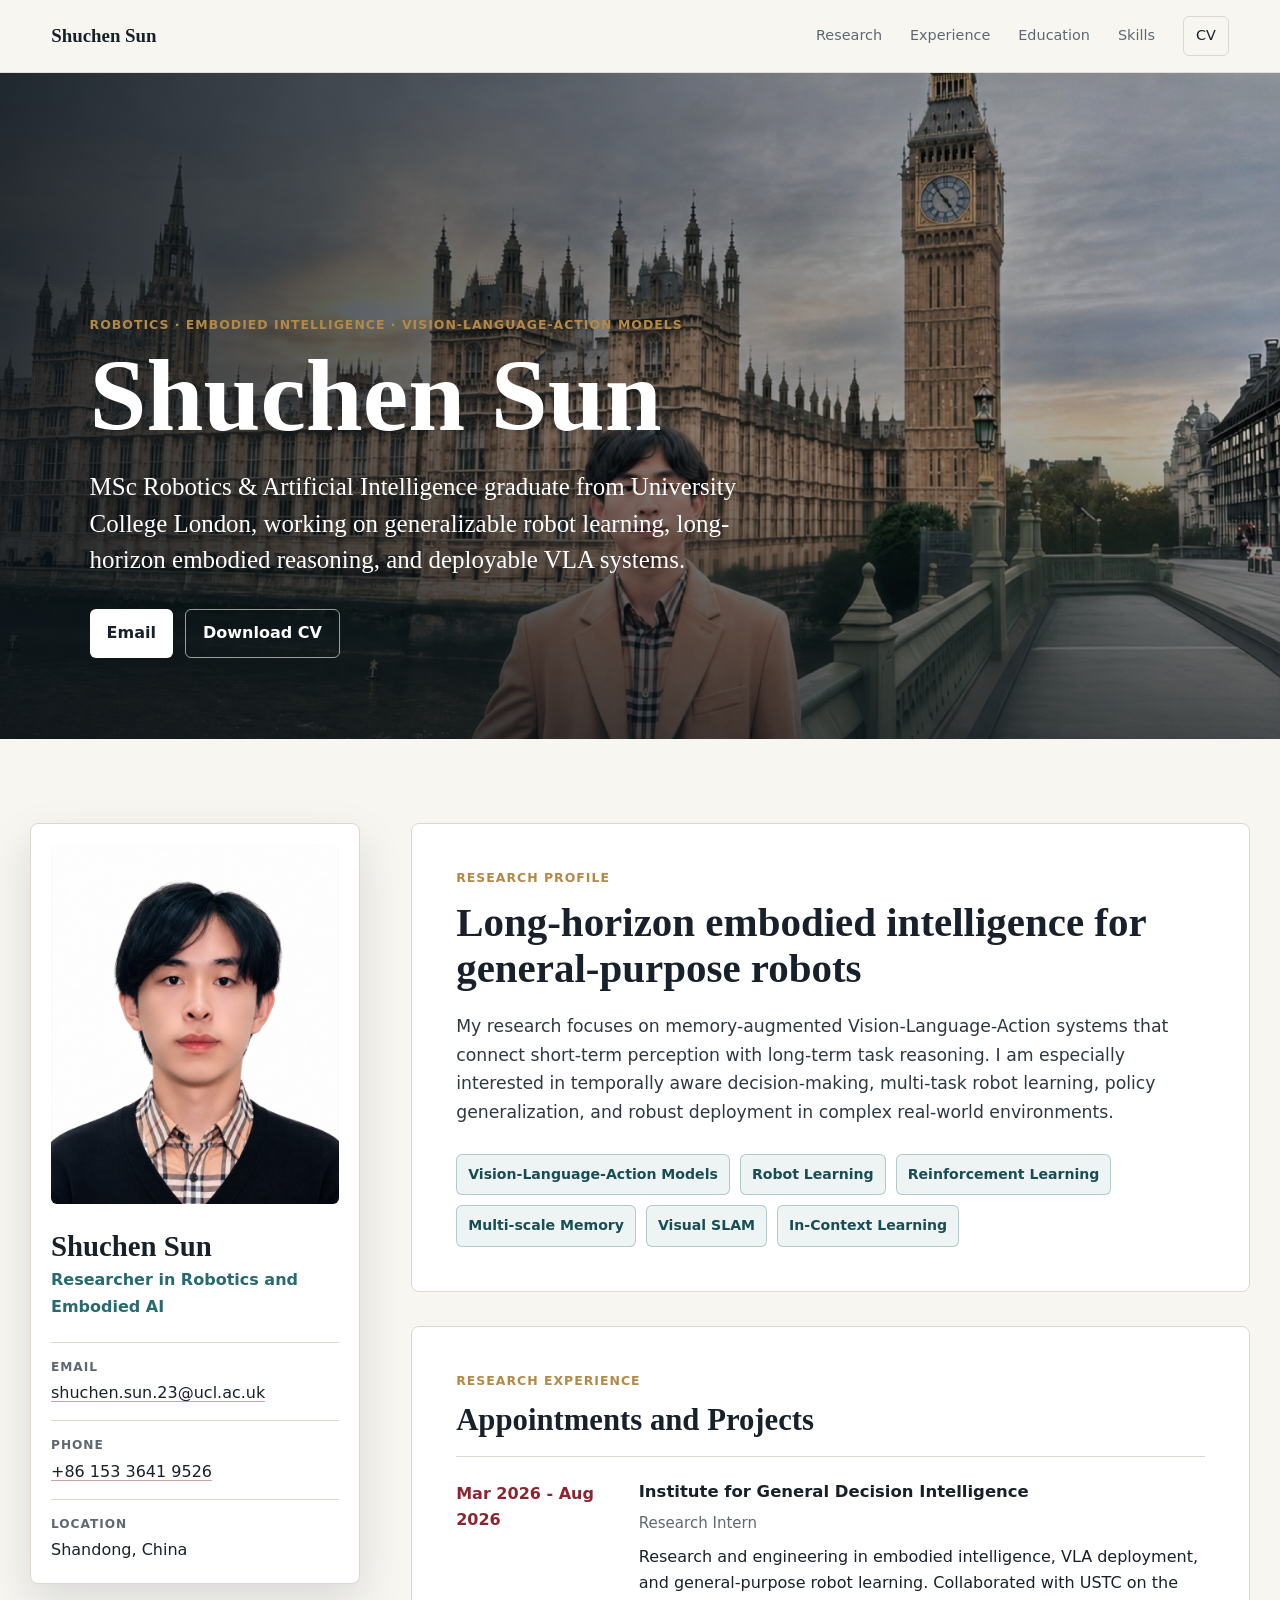
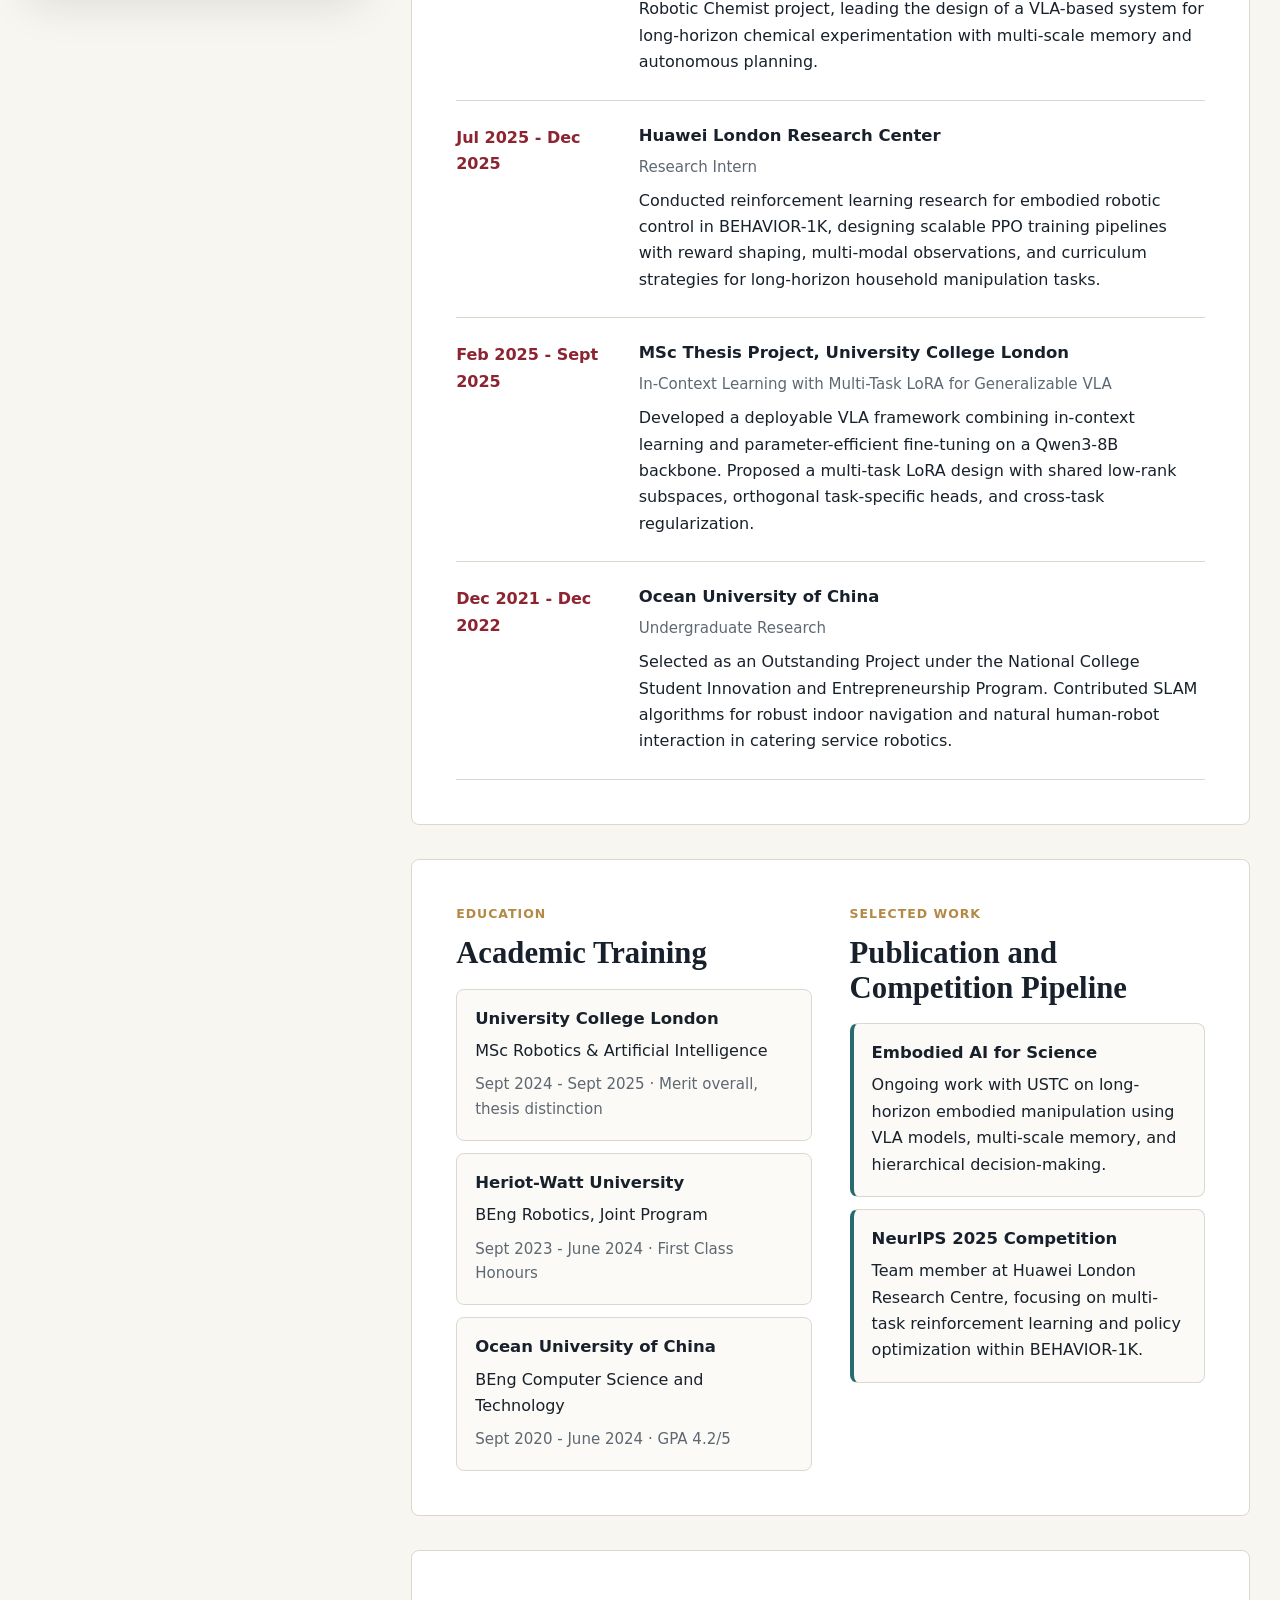
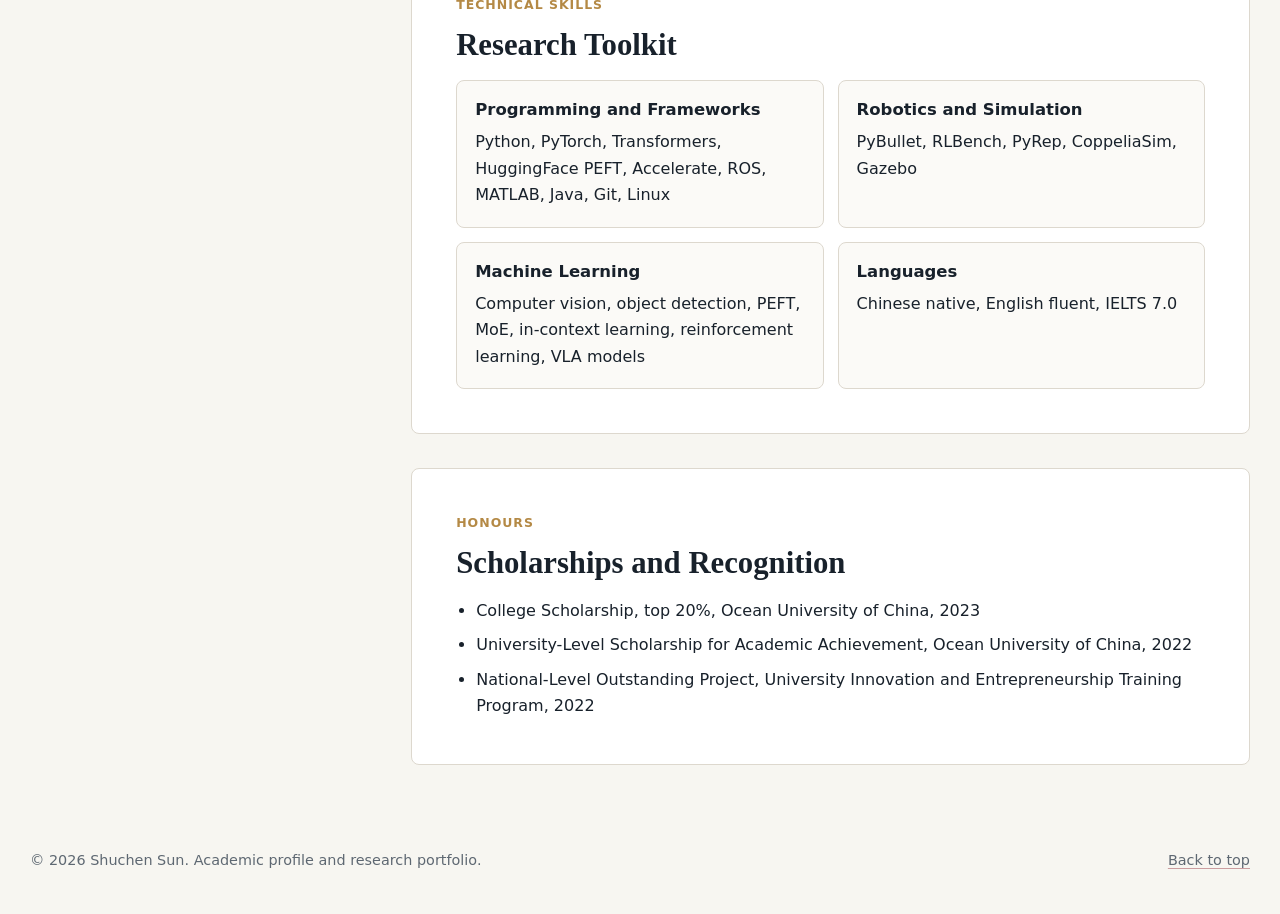
==== index.html @ a76358b1 "Create academic profile site" ====
<!doctype html>
<html lang="en">
  <head>
    <meta charset="utf-8">
    <meta name="viewport" content="width=device-width, initial-scale=1">
    <title>Shuchen Sun | Robotics & Embodied AI</title>
    <meta
      name="description"
      content="Academic profile of Shuchen Sun, robotics and embodied AI researcher focused on VLA systems, long-horizon robot learning, and reinforcement learning."
    >
    <link rel="stylesheet" href="styles.css">
  </head>
  <body>
    <header class="site-header">
      <a class="wordmark" href="#top">Shuchen Sun</a>
      <nav class="nav" aria-label="Primary navigation">
        <a href="#research">Research</a>
        <a href="#experience">Experience</a>
        <a href="#education">Education</a>
        <a href="#skills">Skills</a>
        <a class="nav-cv" href="assets/CV-SUN-Shuchen.pdf">CV</a>
      </nav>
    </header>

    <main id="top">
      <section class="hero" aria-labelledby="intro-title">
        <img class="hero-image" src="assets/london.jpg" alt="Shuchen Sun in front of the Palace of Westminster in London">
        <div class="hero-shade"></div>
        <div class="hero-content">
          <p class="eyebrow">Robotics · Embodied Intelligence · Vision-Language-Action Models</p>
          <h1 id="intro-title">Shuchen Sun</h1>
          <p class="hero-summary">
            MSc Robotics & Artificial Intelligence graduate from University College London,
            working on generalizable robot learning, long-horizon embodied reasoning, and
            deployable VLA systems.
          </p>
          <div class="hero-actions" aria-label="Contact and curriculum vitae">
            <a class="button primary" href="mailto:shuchen.sun.23@ucl.ac.uk">Email</a>
            <a class="button secondary" href="assets/CV-SUN-Shuchen.pdf">Download CV</a>
          </div>
        </div>
      </section>

      <section class="profile-grid" aria-label="Profile overview">
        <aside class="profile-panel">
          <img class="portrait" src="assets/portrait.jpg" alt="Portrait of Shuchen Sun">
          <h2>Shuchen Sun</h2>
          <p class="role">Researcher in Robotics and Embodied AI</p>
          <dl class="contact-list">
            <div>
              <dt>Email</dt>
              <dd><a href="mailto:shuchen.sun.23@ucl.ac.uk">shuchen.sun.23@ucl.ac.uk</a></dd>
            </div>
            <div>
              <dt>Phone</dt>
              <dd><a href="tel:+8615336419526">+86 153 3641 9526</a></dd>
            </div>
            <div>
              <dt>Location</dt>
              <dd>Shandong, China</dd>
            </div>
          </dl>
        </aside>

        <div class="main-column">
          <section class="section" id="research">
            <div class="section-heading">
              <p class="section-kicker">Research Profile</p>
              <h2>Long-horizon embodied intelligence for general-purpose robots</h2>
            </div>
            <p class="lead">
              My research focuses on memory-augmented Vision-Language-Action systems that
              connect short-term perception with long-term task reasoning. I am especially
              interested in temporally aware decision-making, multi-task robot learning,
              policy generalization, and robust deployment in complex real-world environments.
            </p>
            <div class="research-tags" aria-label="Research interests">
              <span>Vision-Language-Action Models</span>
              <span>Robot Learning</span>
              <span>Reinforcement Learning</span>
              <span>Multi-scale Memory</span>
              <span>Visual SLAM</span>
              <span>In-Context Learning</span>
            </div>
          </section>

          <section class="section" id="experience">
            <div class="section-heading compact">
              <p class="section-kicker">Research Experience</p>
              <h2>Appointments and Projects</h2>
            </div>
            <div class="timeline">
              <article class="timeline-item">
                <div class="timeline-date">Mar 2026 - Aug 2026</div>
                <div class="timeline-body">
                  <h3>Institute for General Decision Intelligence</h3>
                  <p class="meta">Research Intern</p>
                  <p>
                    Research and engineering in embodied intelligence, VLA deployment, and
                    general-purpose robot learning. Collaborated with USTC on the Robotic
                    Chemist project, leading the design of a VLA-based system for long-horizon
                    chemical experimentation with multi-scale memory and autonomous planning.
                  </p>
                </div>
              </article>
              <article class="timeline-item">
                <div class="timeline-date">Jul 2025 - Dec 2025</div>
                <div class="timeline-body">
                  <h3>Huawei London Research Center</h3>
                  <p class="meta">Research Intern</p>
                  <p>
                    Conducted reinforcement learning research for embodied robotic control in
                    BEHAVIOR-1K, designing scalable PPO training pipelines with reward shaping,
                    multi-modal observations, and curriculum strategies for long-horizon
                    household manipulation tasks.
                  </p>
                </div>
              </article>
              <article class="timeline-item">
                <div class="timeline-date">Feb 2025 - Sept 2025</div>
                <div class="timeline-body">
                  <h3>MSc Thesis Project, University College London</h3>
                  <p class="meta">In-Context Learning with Multi-Task LoRA for Generalizable VLA</p>
                  <p>
                    Developed a deployable VLA framework combining in-context learning and
                    parameter-efficient fine-tuning on a Qwen3-8B backbone. Proposed a multi-task
                    LoRA design with shared low-rank subspaces, orthogonal task-specific heads,
                    and cross-task regularization.
                  </p>
                </div>
              </article>
              <article class="timeline-item">
                <div class="timeline-date">Dec 2021 - Dec 2022</div>
                <div class="timeline-body">
                  <h3>Ocean University of China</h3>
                  <p class="meta">Undergraduate Research</p>
                  <p>
                    Selected as an Outstanding Project under the National College Student
                    Innovation and Entrepreneurship Program. Contributed SLAM algorithms for
                    robust indoor navigation and natural human-robot interaction in catering
                    service robotics.
                  </p>
                </div>
              </article>
            </div>
          </section>

          <section class="section two-column" id="education">
            <div>
              <div class="section-heading compact">
                <p class="section-kicker">Education</p>
                <h2>Academic Training</h2>
              </div>
              <div class="stack">
                <article class="info-card">
                  <h3>University College London</h3>
                  <p>MSc Robotics & Artificial Intelligence</p>
                  <p class="meta">Sept 2024 - Sept 2025 · Merit overall, thesis distinction</p>
                </article>
                <article class="info-card">
                  <h3>Heriot-Watt University</h3>
                  <p>BEng Robotics, Joint Program</p>
                  <p class="meta">Sept 2023 - June 2024 · First Class Honours</p>
                </article>
                <article class="info-card">
                  <h3>Ocean University of China</h3>
                  <p>BEng Computer Science and Technology</p>
                  <p class="meta">Sept 2020 - June 2024 · GPA 4.2/5</p>
                </article>
              </div>
            </div>

            <div>
              <div class="section-heading compact">
                <p class="section-kicker">Selected Work</p>
                <h2>Publication and Competition Pipeline</h2>
              </div>
              <div class="stack">
                <article class="info-card accent">
                  <h3>Embodied AI for Science</h3>
                  <p>
                    Ongoing work with USTC on long-horizon embodied manipulation using VLA
                    models, multi-scale memory, and hierarchical decision-making.
                  </p>
                </article>
                <article class="info-card accent">
                  <h3>NeurIPS 2025 Competition</h3>
                  <p>
                    Team member at Huawei London Research Centre, focusing on multi-task
                    reinforcement learning and policy optimization within BEHAVIOR-1K.
                  </p>
                </article>
              </div>
            </div>
          </section>

          <section class="section" id="skills">
            <div class="section-heading compact">
              <p class="section-kicker">Technical Skills</p>
              <h2>Research Toolkit</h2>
            </div>
            <div class="skill-grid">
              <article>
                <h3>Programming and Frameworks</h3>
                <p>Python, PyTorch, Transformers, HuggingFace PEFT, Accelerate, ROS, MATLAB, Java, Git, Linux</p>
              </article>
              <article>
                <h3>Robotics and Simulation</h3>
                <p>PyBullet, RLBench, PyRep, CoppeliaSim, Gazebo</p>
              </article>
              <article>
                <h3>Machine Learning</h3>
                <p>Computer vision, object detection, PEFT, MoE, in-context learning, reinforcement learning, VLA models</p>
              </article>
              <article>
                <h3>Languages</h3>
                <p>Chinese native, English fluent, IELTS 7.0</p>
              </article>
            </div>
          </section>

          <section class="section honours" aria-labelledby="honours-title">
            <div class="section-heading compact">
              <p class="section-kicker">Honours</p>
              <h2 id="honours-title">Scholarships and Recognition</h2>
            </div>
            <ul class="honour-list">
              <li>College Scholarship, top 20%, Ocean University of China, 2023</li>
              <li>University-Level Scholarship for Academic Achievement, Ocean University of China, 2022</li>
              <li>National-Level Outstanding Project, University Innovation and Entrepreneurship Training Program, 2022</li>
            </ul>
          </section>
        </div>
      </section>
    </main>

    <footer class="site-footer">
      <p>© 2026 Shuchen Sun. Academic profile and research portfolio.</p>
      <a href="#top">Back to top</a>
    </footer>
  </body>
</html>
---- styles.css ----
:root {
  --paper: #f7f6f1;
  --surface: #ffffff;
  --ink: #18212b;
  --muted: #5e6872;
  --line: #ddd8ce;
  --crimson: #8c2431;
  --teal: #276a70;
  --gold: #b48945;
  --shadow: 0 18px 45px rgba(24, 33, 43, 0.13);
  color-scheme: light;
}

* {
  box-sizing: border-box;
}

html {
  scroll-behavior: smooth;
}

body {
  margin: 0;
  background: var(--paper);
  color: var(--ink);
  font-family: Inter, ui-sans-serif, system-ui, -apple-system, BlinkMacSystemFont, "Segoe UI", sans-serif;
  line-height: 1.65;
}

a {
  color: inherit;
  text-decoration-color: rgba(140, 36, 49, 0.42);
  text-underline-offset: 0.18em;
}

a:hover {
  color: var(--crimson);
}

.site-header {
  position: sticky;
  top: 0;
  z-index: 20;
  display: flex;
  align-items: center;
  justify-content: space-between;
  gap: 24px;
  padding: 16px clamp(20px, 4vw, 56px);
  border-bottom: 1px solid rgba(221, 216, 206, 0.82);
  background: rgba(247, 246, 241, 0.92);
  backdrop-filter: blur(16px);
}

.wordmark {
  font-family: Georgia, "Times New Roman", serif;
  font-size: 1.18rem;
  font-weight: 700;
  text-decoration: none;
  white-space: nowrap;
}

.nav {
  display: flex;
  align-items: center;
  gap: clamp(12px, 2.4vw, 28px);
  font-size: 0.9rem;
  color: var(--muted);
}

.nav a {
  text-decoration: none;
}

.nav-cv {
  padding: 7px 12px;
  border: 1px solid var(--line);
  border-radius: 6px;
  color: var(--ink);
}

.hero {
  position: relative;
  min-height: clamp(560px, 74vh, 760px);
  display: grid;
  align-items: end;
  overflow: hidden;
  background: var(--ink);
}

.hero-image,
.hero-shade {
  position: absolute;
  inset: 0;
}

.hero-image {
  width: 100%;
  height: 100%;
  object-fit: cover;
  object-position: center 44%;
}

.hero-shade {
  background:
    linear-gradient(90deg, rgba(10, 18, 24, 0.82), rgba(10, 18, 24, 0.38) 48%, rgba(10, 18, 24, 0.06)),
    linear-gradient(0deg, rgba(10, 18, 24, 0.6), rgba(10, 18, 24, 0.08) 46%);
}

.hero-content {
  position: relative;
  width: min(760px, calc(100% - 40px));
  margin: 0 0 clamp(56px, 9vh, 92px) clamp(20px, 7vw, 96px);
  color: #fff;
}

.eyebrow,
.section-kicker {
  margin: 0 0 12px;
  color: var(--gold);
  font-size: 0.78rem;
  font-weight: 800;
  letter-spacing: 0.08em;
  text-transform: uppercase;
}

.hero h1 {
  margin: 0;
  font-family: Georgia, "Times New Roman", serif;
  font-size: clamp(3.6rem, 8vw, 7.4rem);
  line-height: 0.95;
  letter-spacing: 0;
}

.hero-summary {
  max-width: 690px;
  margin: 24px 0 0;
  font-family: Georgia, "Times New Roman", serif;
  font-size: clamp(1.15rem, 2vw, 1.56rem);
  line-height: 1.48;
}

.hero-actions {
  display: flex;
  flex-wrap: wrap;
  gap: 12px;
  margin-top: 30px;
}

.button {
  display: inline-flex;
  align-items: center;
  justify-content: center;
  min-height: 44px;
  padding: 10px 17px;
  border-radius: 6px;
  font-weight: 750;
  text-decoration: none;
}

.button.primary {
  background: #ffffff;
  color: var(--ink);
}

.button.secondary {
  border: 1px solid rgba(255, 255, 255, 0.58);
  color: #ffffff;
}

.profile-grid {
  display: grid;
  grid-template-columns: minmax(260px, 330px) minmax(0, 1fr);
  gap: clamp(28px, 4vw, 56px);
  width: min(1220px, calc(100% - 40px));
  margin: 0 auto;
  padding: clamp(40px, 7vw, 84px) 0;
}

.profile-panel {
  align-self: start;
  position: sticky;
  top: 86px;
  padding: 20px;
  border: 1px solid var(--line);
  border-radius: 8px;
  background: var(--surface);
  box-shadow: var(--shadow);
}

.portrait {
  width: 100%;
  aspect-ratio: 4 / 5;
  border-radius: 6px;
  object-fit: cover;
  object-position: center 34%;
}

.profile-panel h2 {
  margin: 18px 0 4px;
  font-family: Georgia, "Times New Roman", serif;
  font-size: 1.8rem;
  line-height: 1.15;
}

.role {
  margin: 0;
  color: var(--teal);
  font-weight: 760;
}

.contact-list {
  display: grid;
  gap: 14px;
  margin: 22px 0 0;
}

.contact-list div {
  padding-top: 14px;
  border-top: 1px solid var(--line);
}

.contact-list dt {
  color: var(--muted);
  font-size: 0.76rem;
  font-weight: 800;
  letter-spacing: 0.08em;
  text-transform: uppercase;
}

.contact-list dd {
  margin: 3px 0 0;
  overflow-wrap: anywhere;
}

.main-column {
  display: grid;
  gap: 34px;
}

.section {
  padding: clamp(28px, 4vw, 44px);
  border: 1px solid var(--line);
  border-radius: 8px;
  background: var(--surface);
}

.section-heading {
  max-width: 780px;
  margin-bottom: 20px;
}

.section-heading.compact {
  margin-bottom: 18px;
}

.section-heading h2 {
  margin: 0;
  font-family: Georgia, "Times New Roman", serif;
  font-size: clamp(1.9rem, 3.2vw, 3.05rem);
  line-height: 1.12;
  letter-spacing: 0;
}

.section-heading.compact h2 {
  font-size: clamp(1.55rem, 2.4vw, 2.25rem);
}

.lead {
  max-width: 900px;
  margin: 0;
  color: #2d3843;
  font-size: 1.08rem;
}

.research-tags {
  display: flex;
  flex-wrap: wrap;
  gap: 10px;
  margin-top: 28px;
}

.research-tags span {
  padding: 8px 11px;
  border: 1px solid rgba(39, 106, 112, 0.3);
  border-radius: 6px;
  background: rgba(39, 106, 112, 0.08);
  color: #184e53;
  font-size: 0.88rem;
  font-weight: 740;
}

.timeline {
  display: grid;
  gap: 0;
  border-top: 1px solid var(--line);
}

.timeline-item {
  display: grid;
  grid-template-columns: minmax(140px, 0.28fr) minmax(0, 1fr);
  gap: 24px;
  padding: 24px 0;
  border-bottom: 1px solid var(--line);
}

.timeline-date {
  color: var(--crimson);
  font-weight: 800;
}

.timeline-body h3,
.info-card h3,
.skill-grid h3 {
  margin: 0;
  font-size: 1.03rem;
  line-height: 1.35;
}

.timeline-body p,
.info-card p,
.skill-grid p {
  margin: 8px 0 0;
}

.meta {
  color: var(--muted);
  font-size: 0.94rem;
}

.two-column {
  display: grid;
  grid-template-columns: repeat(2, minmax(0, 1fr));
  gap: clamp(22px, 4vw, 38px);
}

.stack {
  display: grid;
  gap: 12px;
}

.info-card,
.skill-grid article {
  padding: 18px;
  border: 1px solid var(--line);
  border-radius: 8px;
  background: #fbfaf7;
}

.info-card.accent {
  border-left: 4px solid var(--teal);
}

.skill-grid {
  display: grid;
  grid-template-columns: repeat(2, minmax(0, 1fr));
  gap: 14px;
}

.honour-list {
  margin: 0;
  padding-left: 20px;
}

.honour-list li + li {
  margin-top: 8px;
}

.site-footer {
  display: flex;
  justify-content: space-between;
  gap: 20px;
  width: min(1220px, calc(100% - 40px));
  margin: 0 auto;
  padding: 0 0 42px;
  color: var(--muted);
  font-size: 0.9rem;
}

.site-footer p {
  margin: 0;
}

@media (max-width: 900px) {
  .site-header {
    position: static;
    align-items: flex-start;
    flex-direction: column;
  }

  .nav {
    width: 100%;
    overflow-x: auto;
    padding-bottom: 2px;
  }

  .hero {
    min-height: 640px;
  }

  .hero-image {
    object-position: 58% center;
  }

  .hero-shade {
    background:
      linear-gradient(0deg, rgba(10, 18, 24, 0.84), rgba(10, 18, 24, 0.2) 62%),
      linear-gradient(90deg, rgba(10, 18, 24, 0.52), rgba(10, 18, 24, 0.08));
  }

  .hero-content {
    margin-left: 20px;
    margin-bottom: 44px;
  }

  .profile-grid,
  .two-column {
    grid-template-columns: 1fr;
  }

  .profile-panel {
    position: static;
    display: grid;
    grid-template-columns: minmax(140px, 220px) 1fr;
    gap: 18px;
    align-items: start;
  }

  .portrait {
    grid-row: span 3;
  }

  .contact-list {
    margin-top: 8px;
  }

  .timeline-item {
    grid-template-columns: 1fr;
    gap: 8px;
  }
}

@media (max-width: 640px) {
  .site-header,
  .profile-grid,
  .site-footer {
    width: 100%;
  }

  .hero {
    min-height: 620px;
  }

  .hero h1 {
    font-size: clamp(3.25rem, 18vw, 5.2rem);
  }

  .profile-grid {
    padding: 28px 14px 48px;
  }

  .section {
    padding: 24px 18px;
  }

  .profile-panel {
    grid-template-columns: 1fr;
    padding: 16px;
  }

  .portrait {
    grid-row: auto;
    max-height: 480px;
  }

  .skill-grid {
    grid-template-columns: 1fr;
  }

  .site-footer {
    flex-direction: column;
    padding: 0 20px 34px;
  }
}
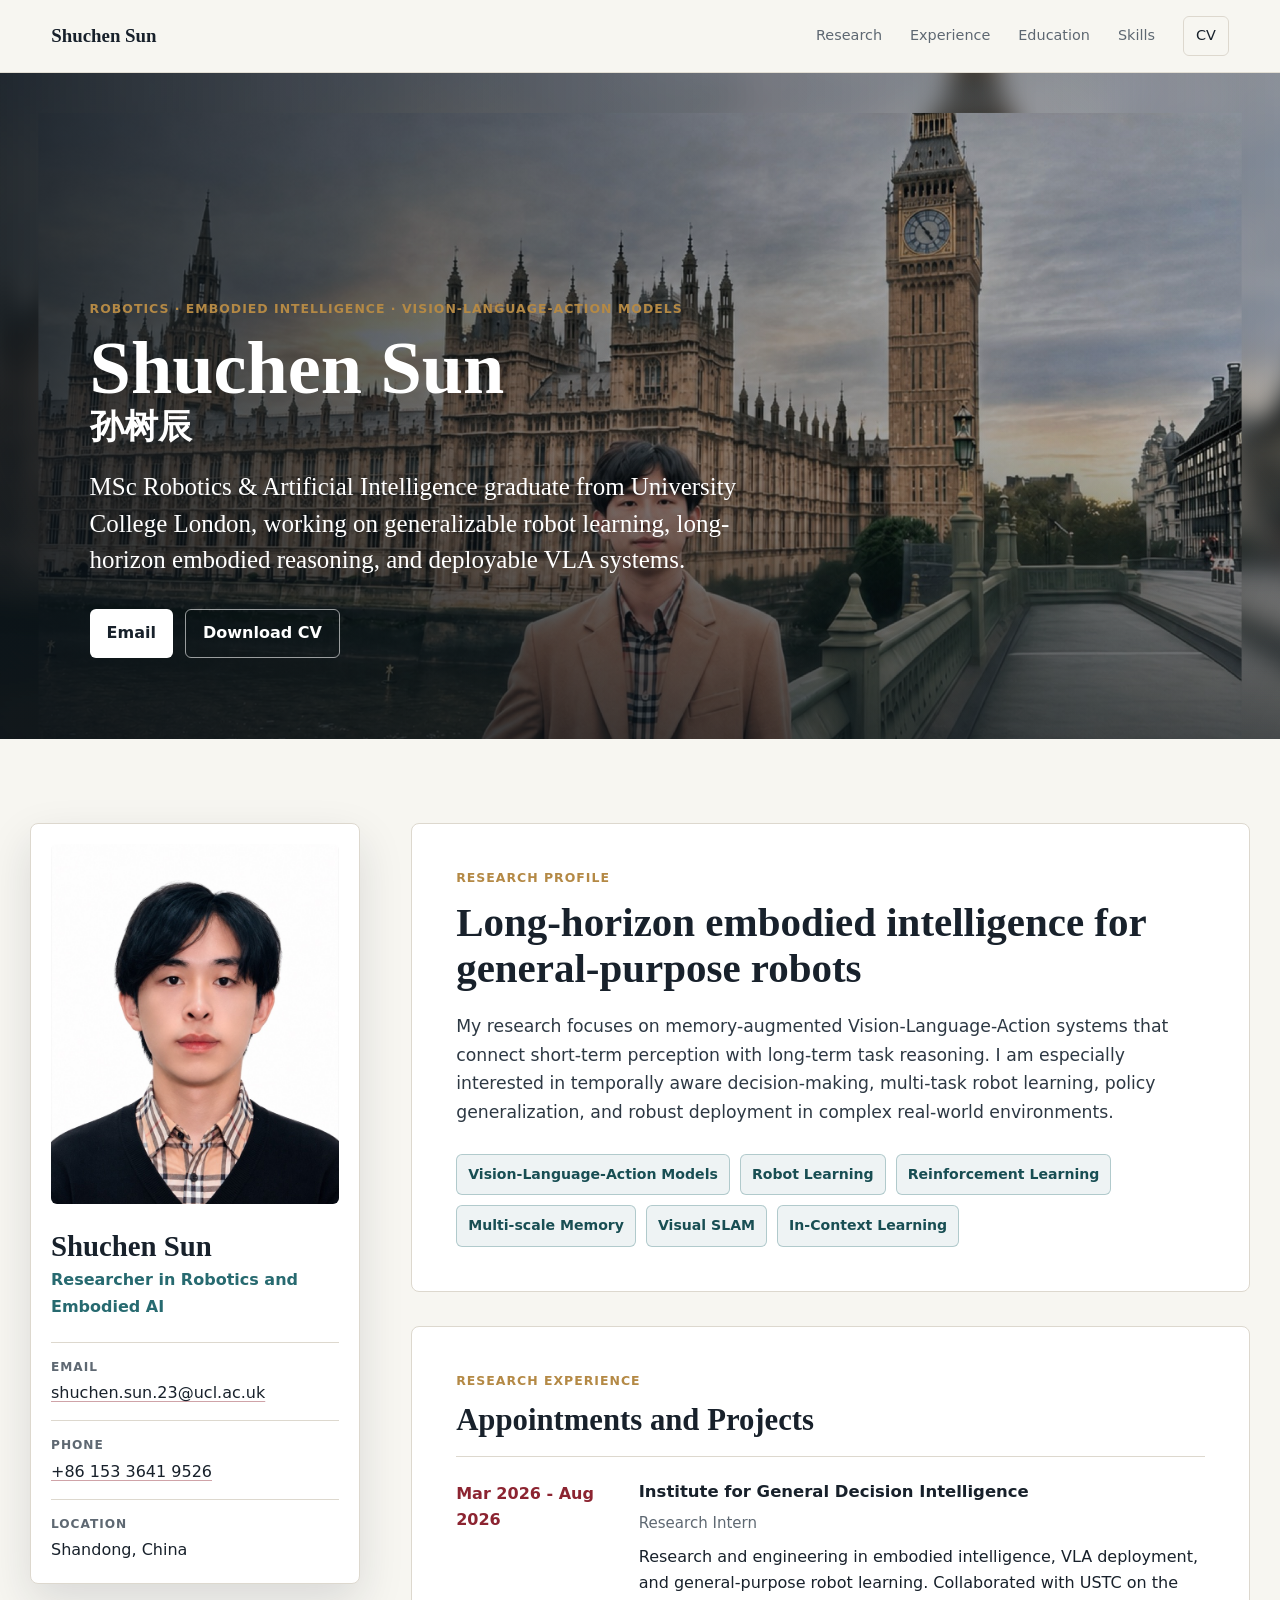
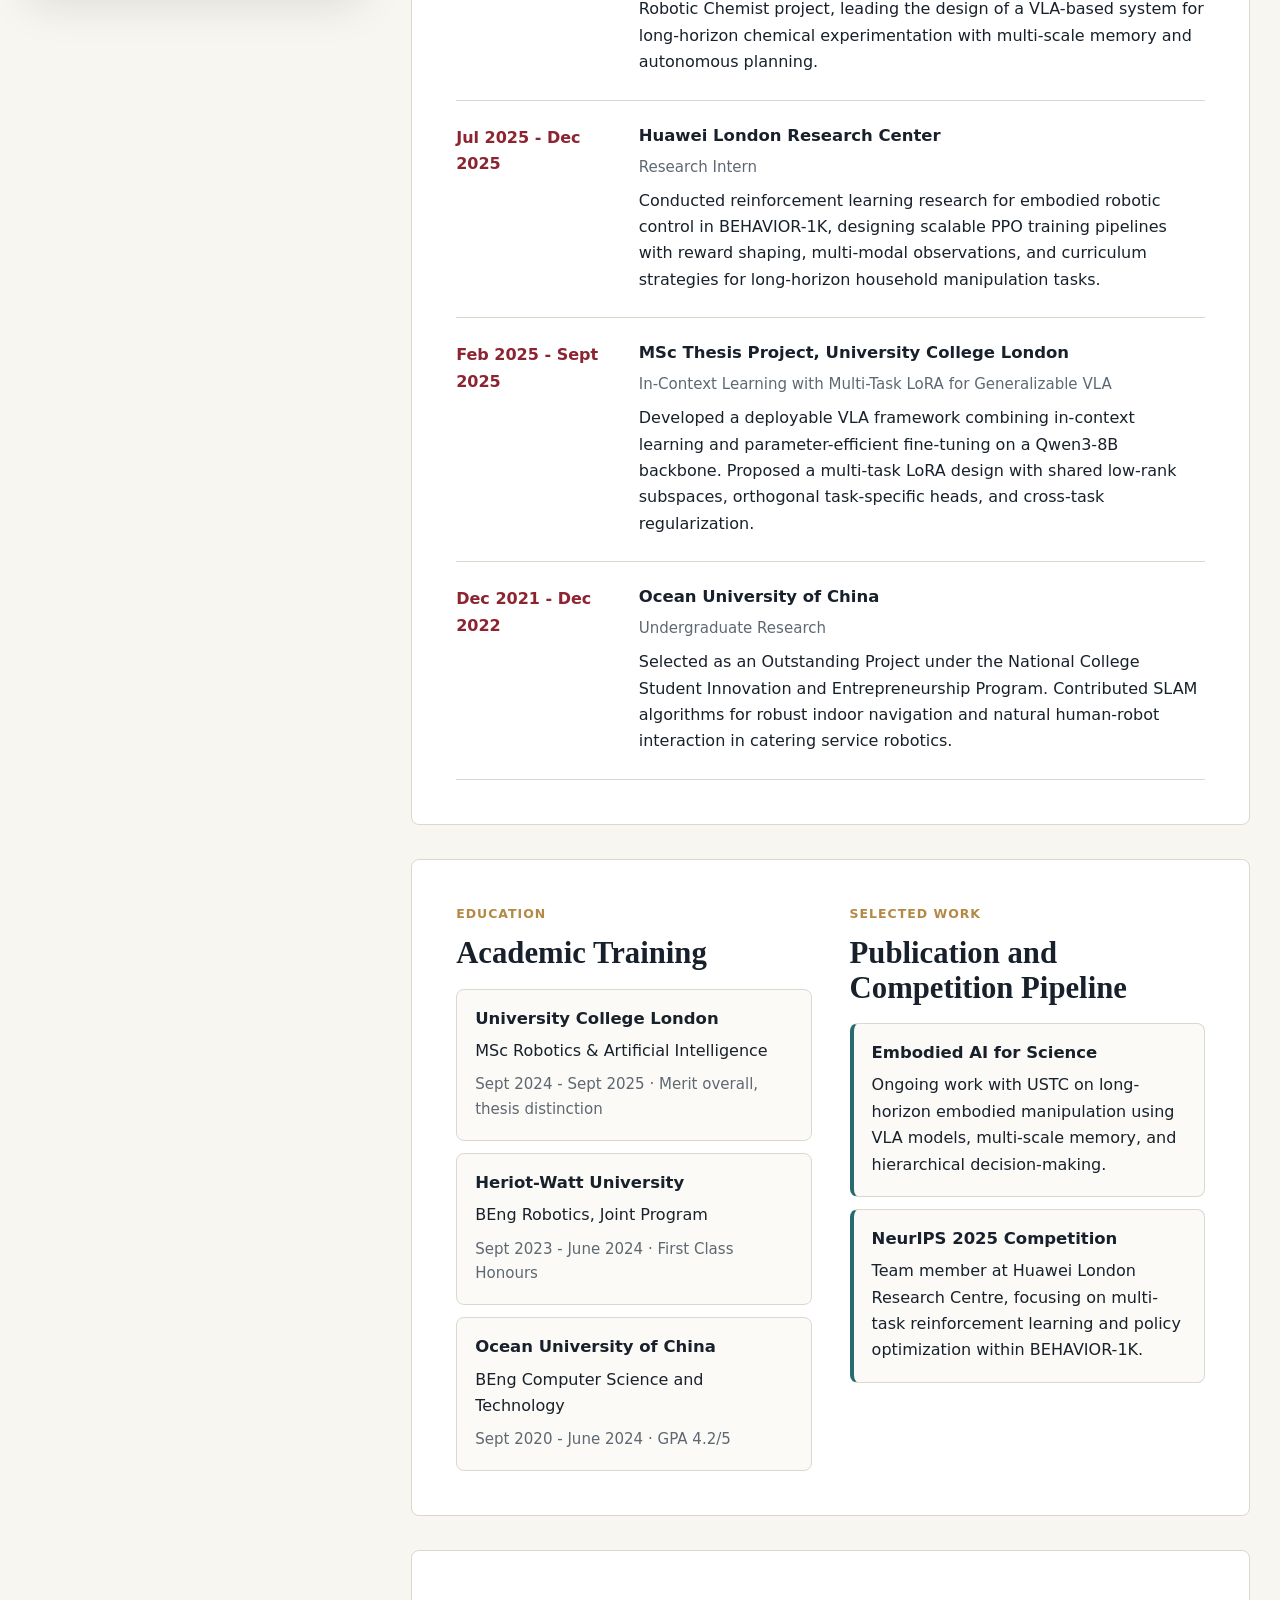
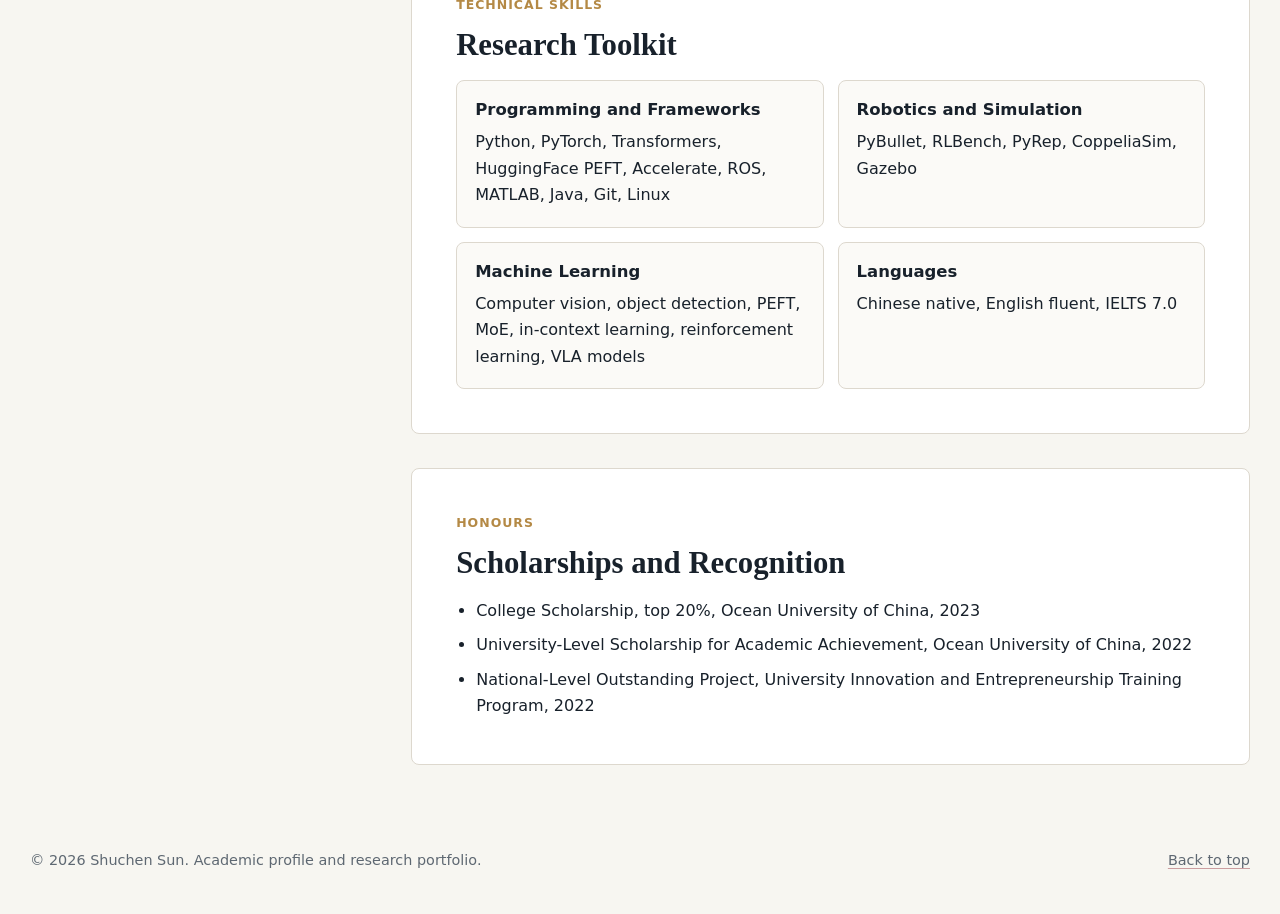
==== commit 7e616abf: "Refine hero title and image scale" ====
--- a/index.html
+++ b/index.html
@@ -28,7 +28,7 @@
         <div class="hero-shade"></div>
         <div class="hero-content">
           <p class="eyebrow">Robotics · Embodied Intelligence · Vision-Language-Action Models</p>
-          <h1 id="intro-title">Shuchen Sun</h1>
+          <h1 id="intro-title">Shuchen Sun <span>孙树辰</span></h1>
           <p class="hero-summary">
             MSc Robotics & Artificial Intelligence graduate from University College London,
             working on generalizable robot learning, long-horizon embodied reasoning, and
--- a/styles.css
+++ b/styles.css
@@ -87,6 +87,16 @@
   background: var(--ink);
 }
 
+.hero::before {
+  content: "";
+  position: absolute;
+  inset: -18px;
+  z-index: 0;
+  background: url("assets/london.jpg") center 44% / cover no-repeat;
+  filter: blur(12px);
+  transform: scale(1.04);
+}
+
 .hero-image,
 .hero-shade {
   position: absolute;
@@ -94,13 +104,17 @@
 }
 
 .hero-image {
+  z-index: 1;
   width: 100%;
   height: 100%;
   object-fit: cover;
   object-position: center 44%;
+  transform: scale(0.94);
+  transform-origin: center bottom;
 }
 
 .hero-shade {
+  z-index: 2;
   background:
     linear-gradient(90deg, rgba(10, 18, 24, 0.82), rgba(10, 18, 24, 0.38) 48%, rgba(10, 18, 24, 0.06)),
     linear-gradient(0deg, rgba(10, 18, 24, 0.6), rgba(10, 18, 24, 0.08) 46%);
@@ -108,6 +122,7 @@
 
 .hero-content {
   position: relative;
+  z-index: 3;
   width: min(760px, calc(100% - 40px));
   margin: 0 0 clamp(56px, 9vh, 92px) clamp(20px, 7vw, 96px);
   color: #fff;
@@ -126,9 +141,17 @@
 .hero h1 {
   margin: 0;
   font-family: Georgia, "Times New Roman", serif;
-  font-size: clamp(3.6rem, 8vw, 7.4rem);
-  line-height: 0.95;
+  font-size: clamp(2.9rem, 5.8vw, 5.7rem);
+  line-height: 1.02;
   letter-spacing: 0;
+}
+
+.hero h1 span {
+  display: block;
+  margin-top: 0.08em;
+  font-family: "Songti SC", "Noto Serif CJK SC", "Source Han Serif SC", Georgia, serif;
+  font-size: 0.46em;
+  font-weight: 700;
 }
 
 .hero-summary {
@@ -398,7 +421,8 @@
   }
 
   .hero-image {
-    object-position: 58% center;
+    object-position: 56% center;
+    transform: scale(0.97);
   }
 
   .hero-shade {
@@ -451,7 +475,7 @@
   }
 
   .hero h1 {
-    font-size: clamp(3.25rem, 18vw, 5.2rem);
+    font-size: clamp(2.85rem, 14vw, 4.3rem);
   }
 
   .profile-grid {
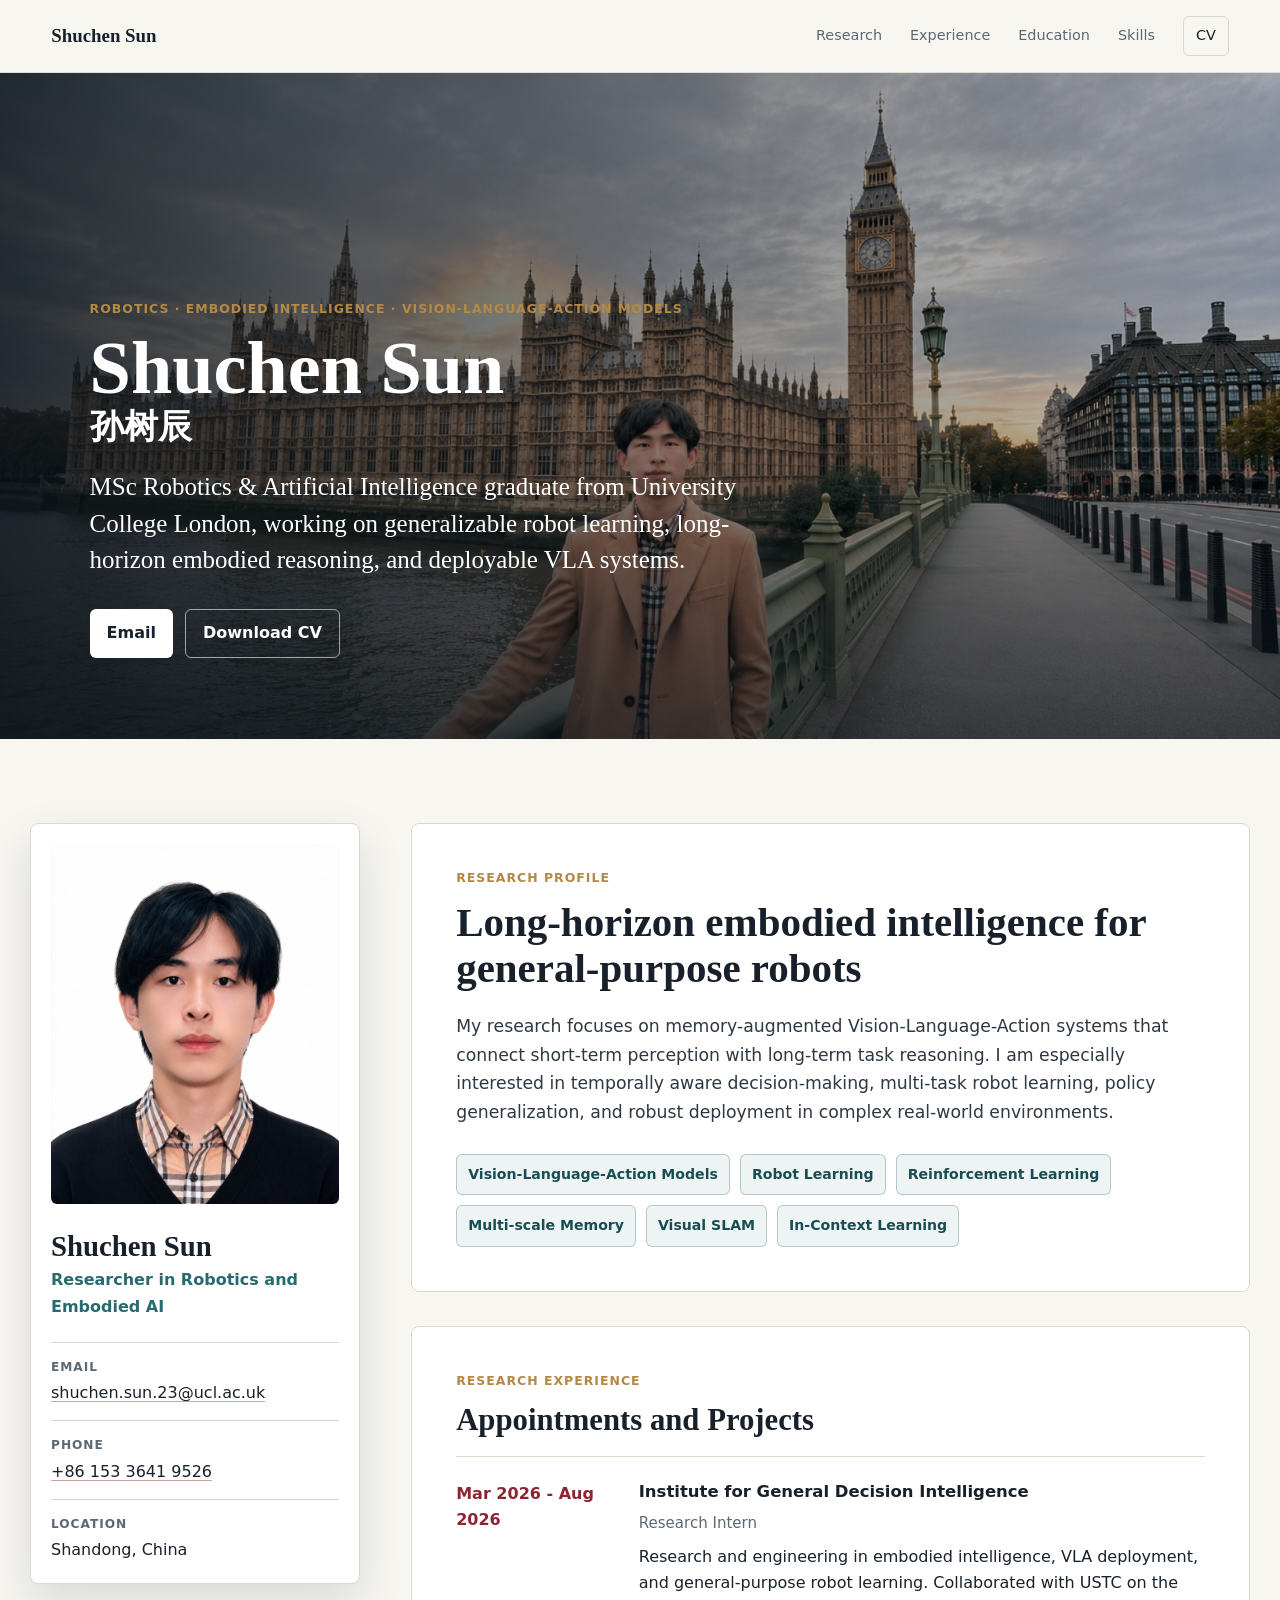
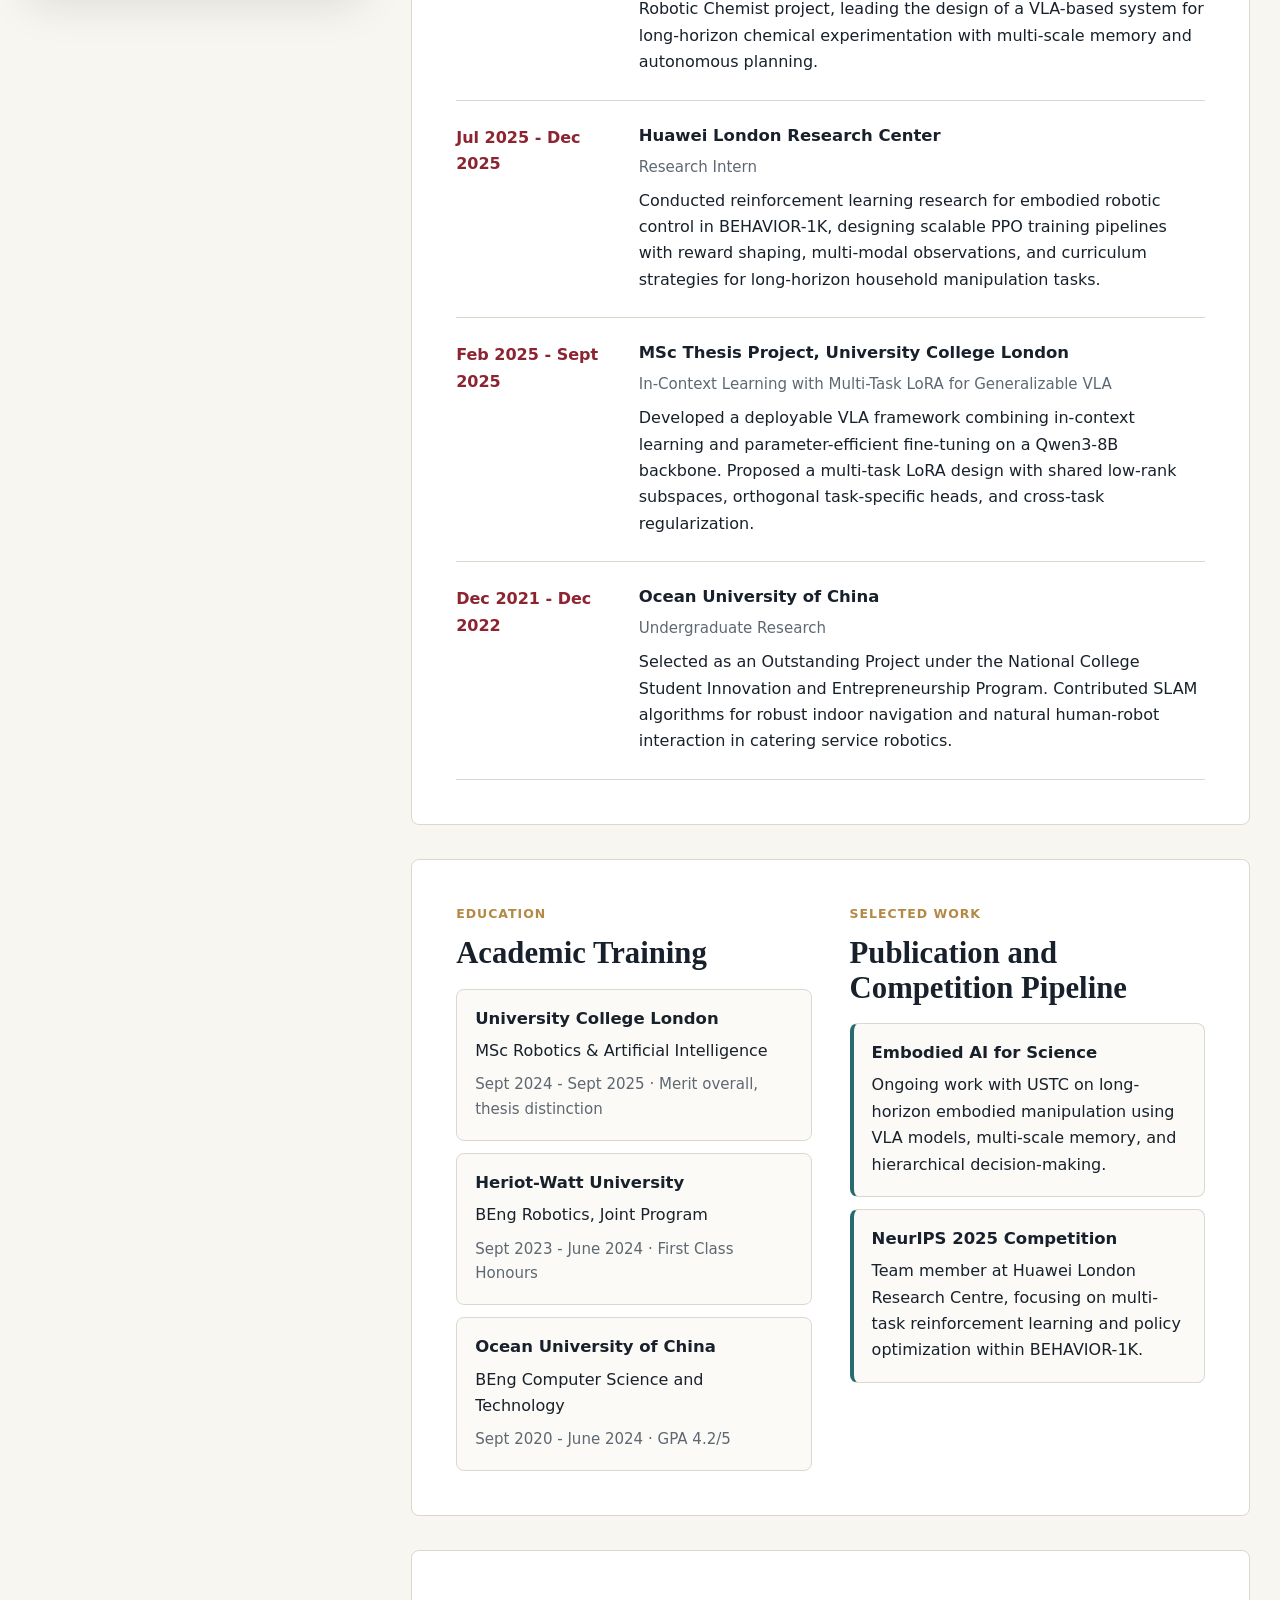
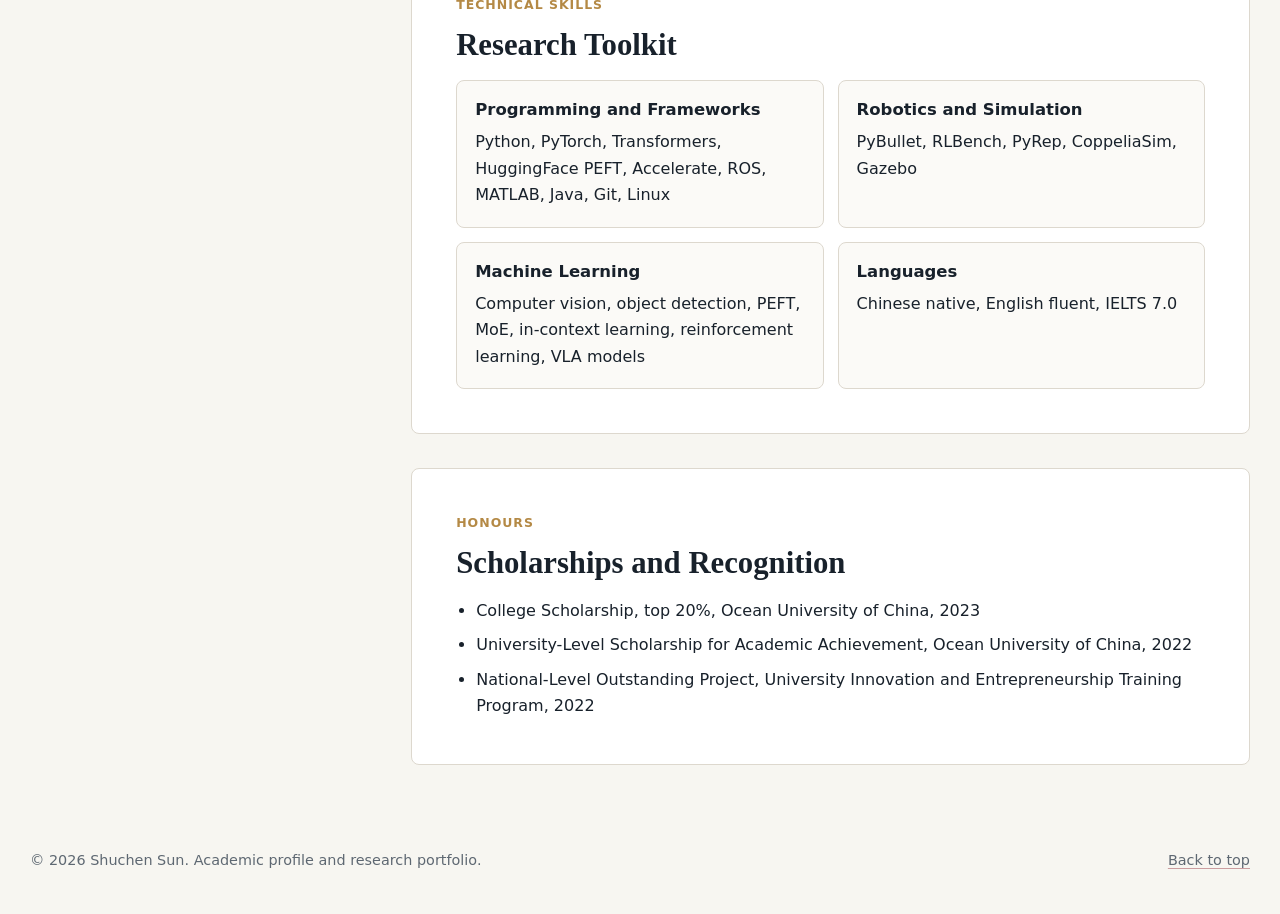
==== commit e490943a: "Use horizontal London hero image" ====
--- a/index.html
+++ b/index.html
@@ -24,7 +24,7 @@
 
     <main id="top">
       <section class="hero" aria-labelledby="intro-title">
-        <img class="hero-image" src="assets/london.jpg" alt="Shuchen Sun in front of the Palace of Westminster in London">
+        <img class="hero-image" src="assets/london-hero.jpg" alt="Shuchen Sun in front of the Palace of Westminster in London">
         <div class="hero-shade"></div>
         <div class="hero-content">
           <p class="eyebrow">Robotics · Embodied Intelligence · Vision-Language-Action Models</p>
--- a/styles.css
+++ b/styles.css
@@ -87,16 +87,6 @@
   background: var(--ink);
 }
 
-.hero::before {
-  content: "";
-  position: absolute;
-  inset: -18px;
-  z-index: 0;
-  background: url("assets/london.jpg") center 44% / cover no-repeat;
-  filter: blur(12px);
-  transform: scale(1.04);
-}
-
 .hero-image,
 .hero-shade {
   position: absolute;
@@ -108,9 +98,7 @@
   width: 100%;
   height: 100%;
   object-fit: cover;
-  object-position: center 44%;
-  transform: scale(0.94);
-  transform-origin: center bottom;
+  object-position: 58% center;
 }
 
 .hero-shade {
@@ -421,8 +409,7 @@
   }
 
   .hero-image {
-    object-position: 56% center;
-    transform: scale(0.97);
+    object-position: 60% center;
   }
 
   .hero-shade {
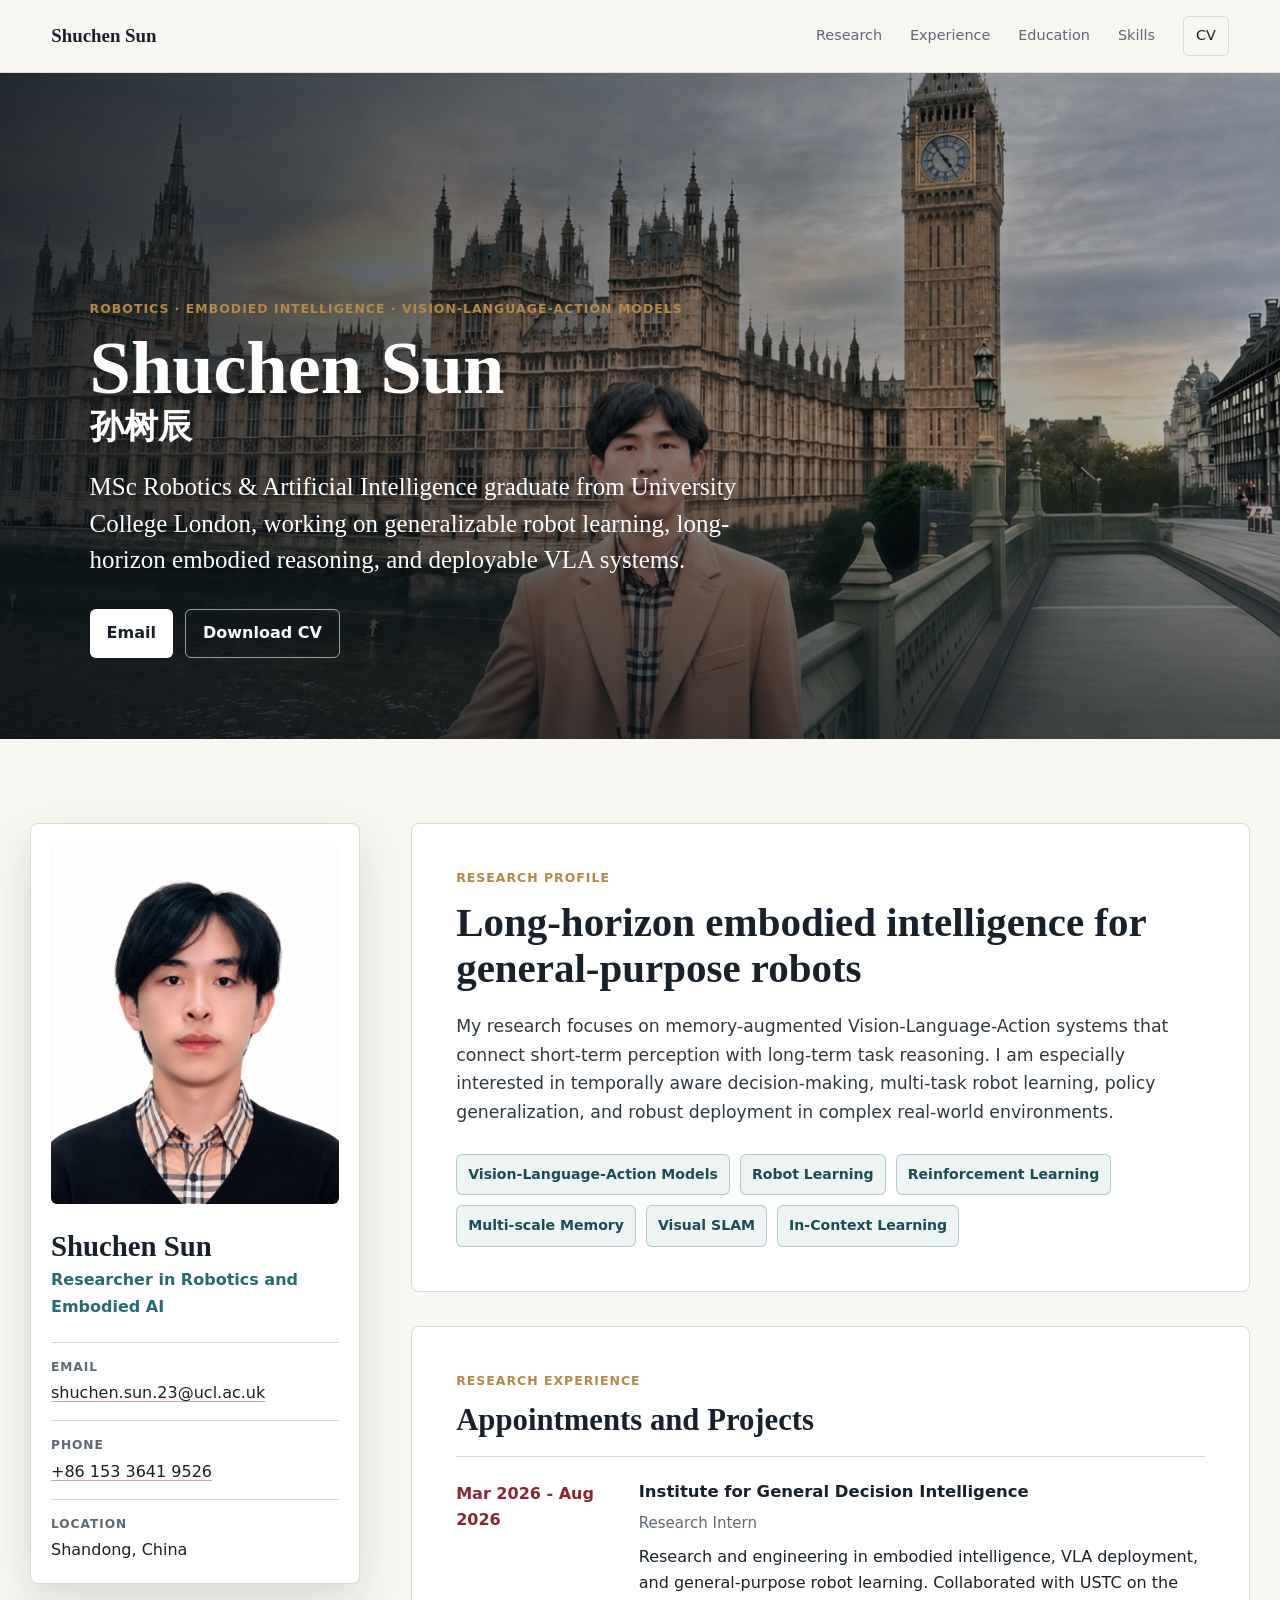
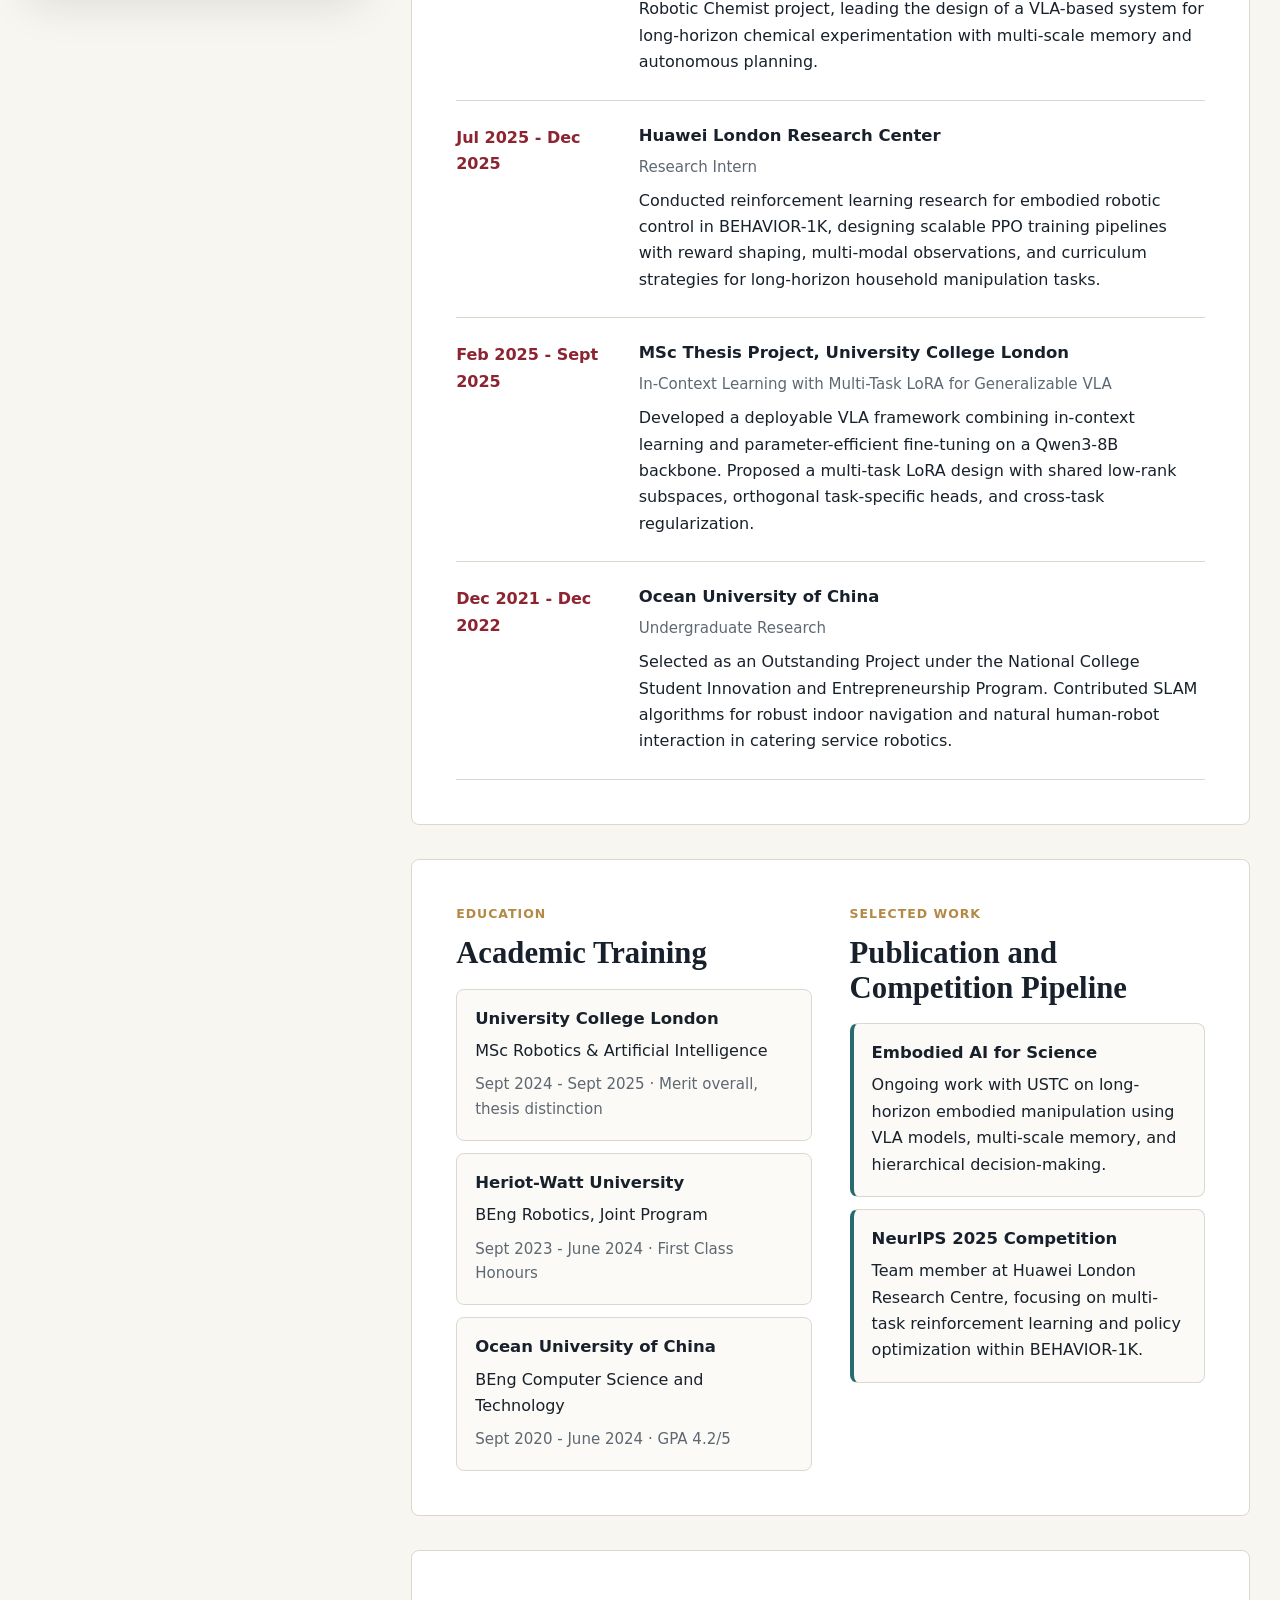
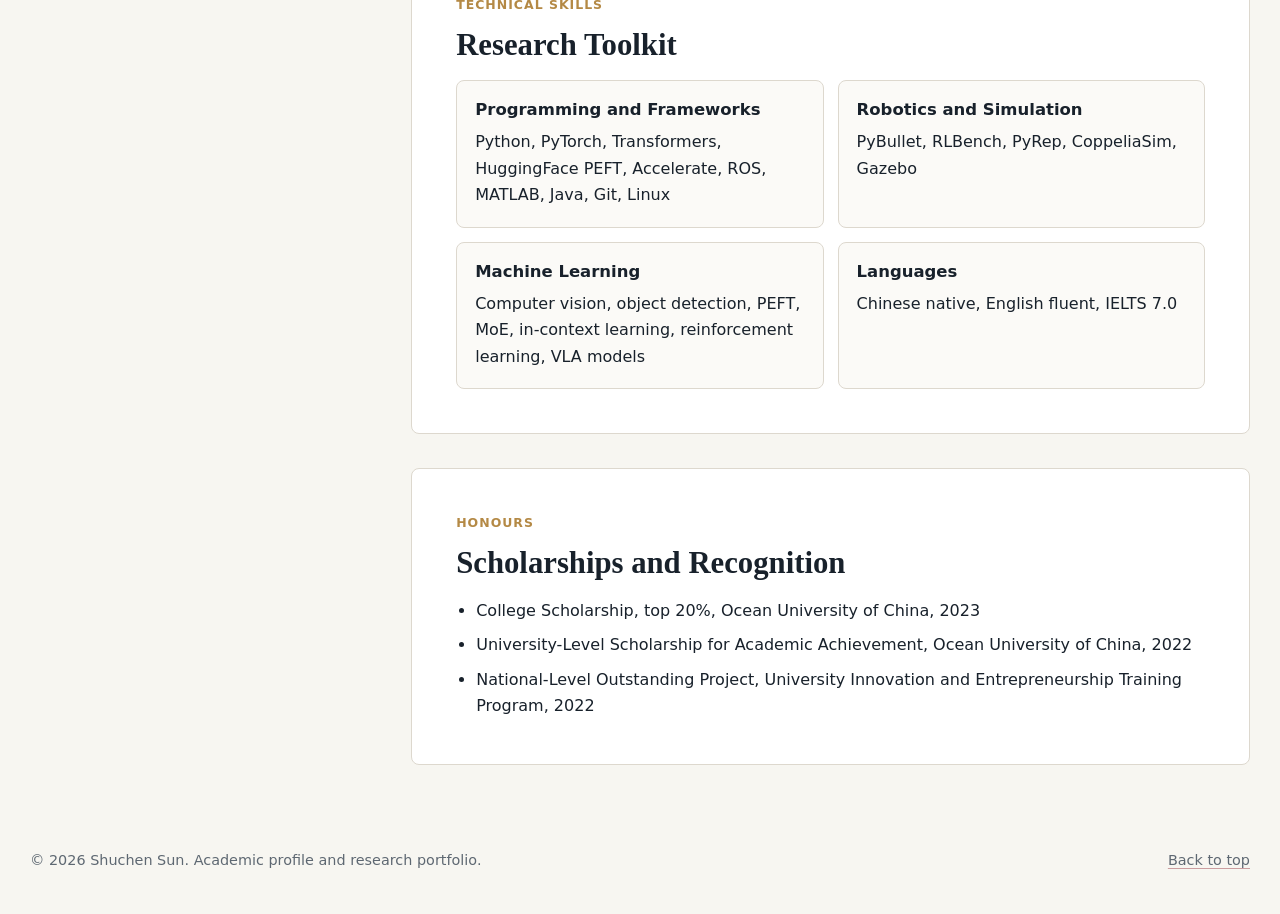
==== commit f6b9956a: "Rename hero image to avoid stale cache" ====
--- a/index.html
+++ b/index.html
@@ -24,7 +24,7 @@
 
     <main id="top">
       <section class="hero" aria-labelledby="intro-title">
-        <img class="hero-image" src="assets/london-hero.jpg" alt="Shuchen Sun in front of the Palace of Westminster in London">
+        <img class="hero-image" src="assets/london-westminster.jpg" alt="Shuchen Sun in front of the Palace of Westminster in London">
         <div class="hero-shade"></div>
         <div class="hero-content">
           <p class="eyebrow">Robotics · Embodied Intelligence · Vision-Language-Action Models</p>
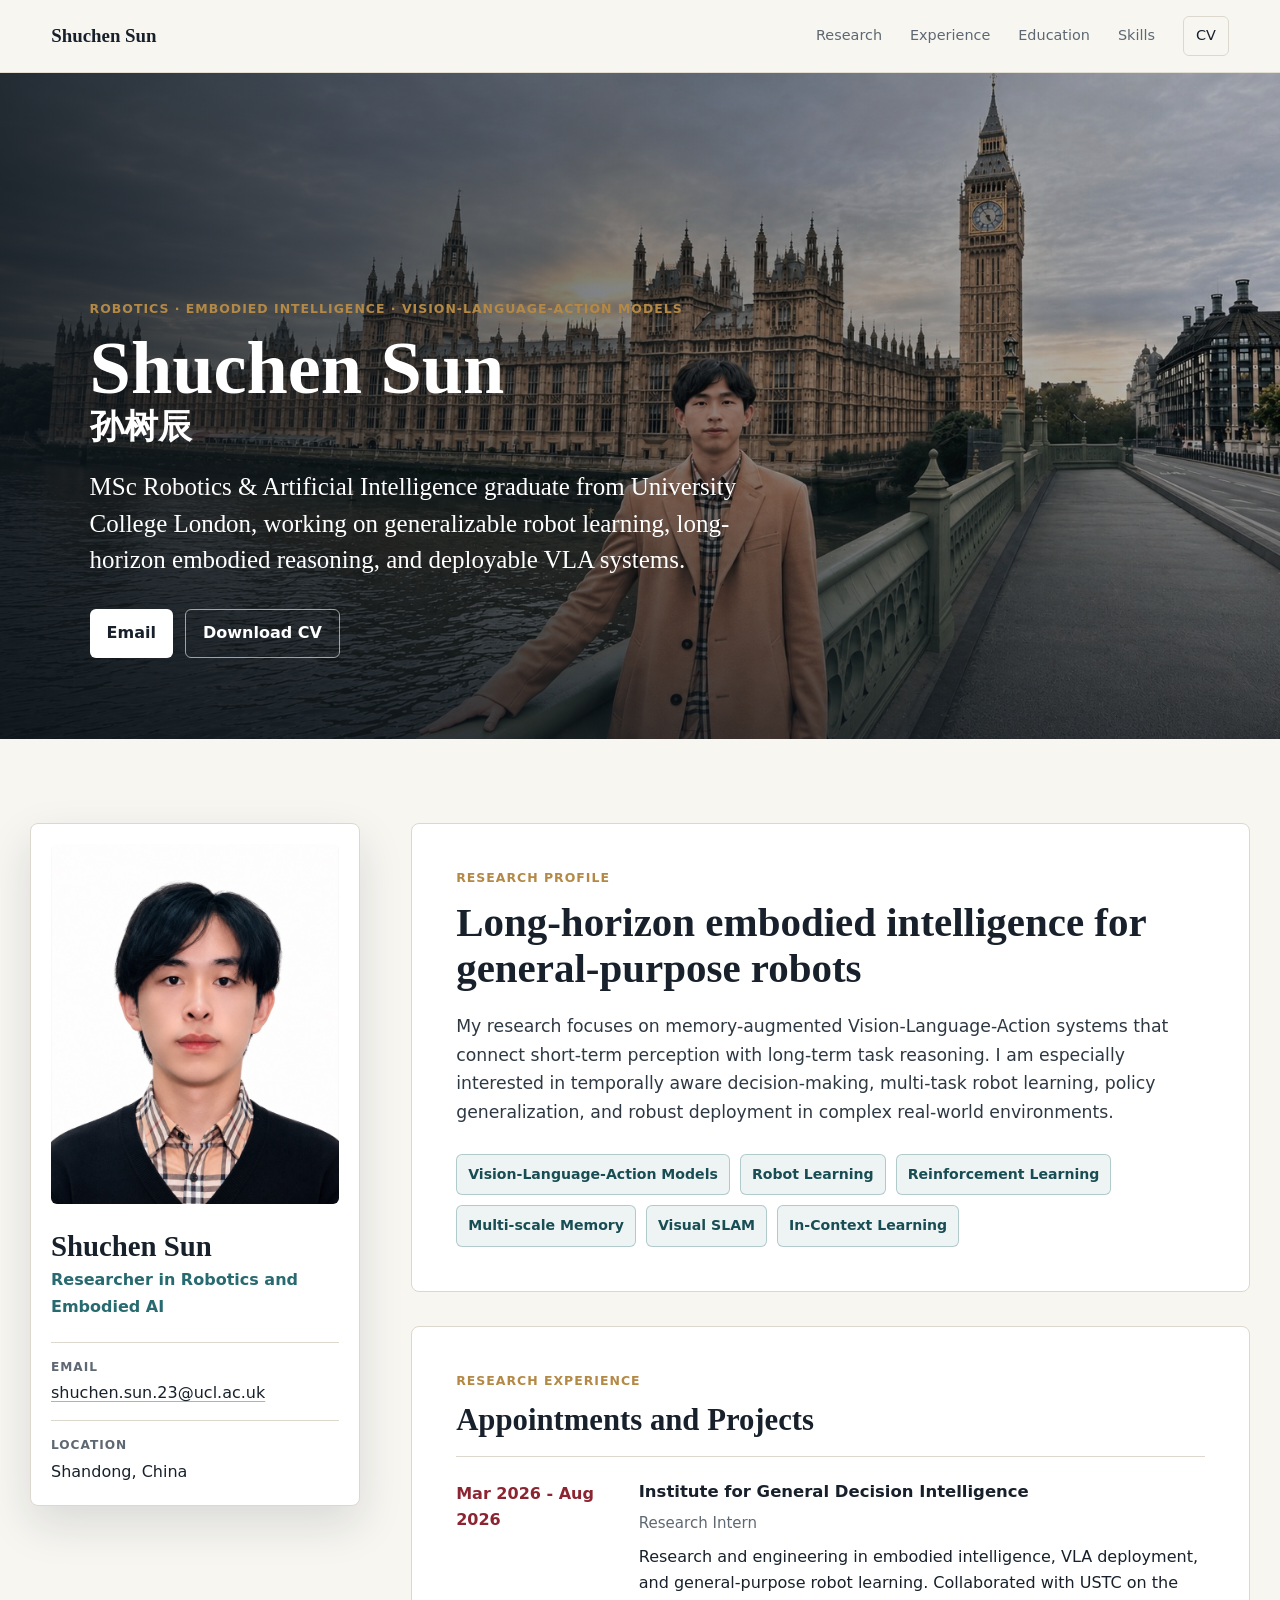
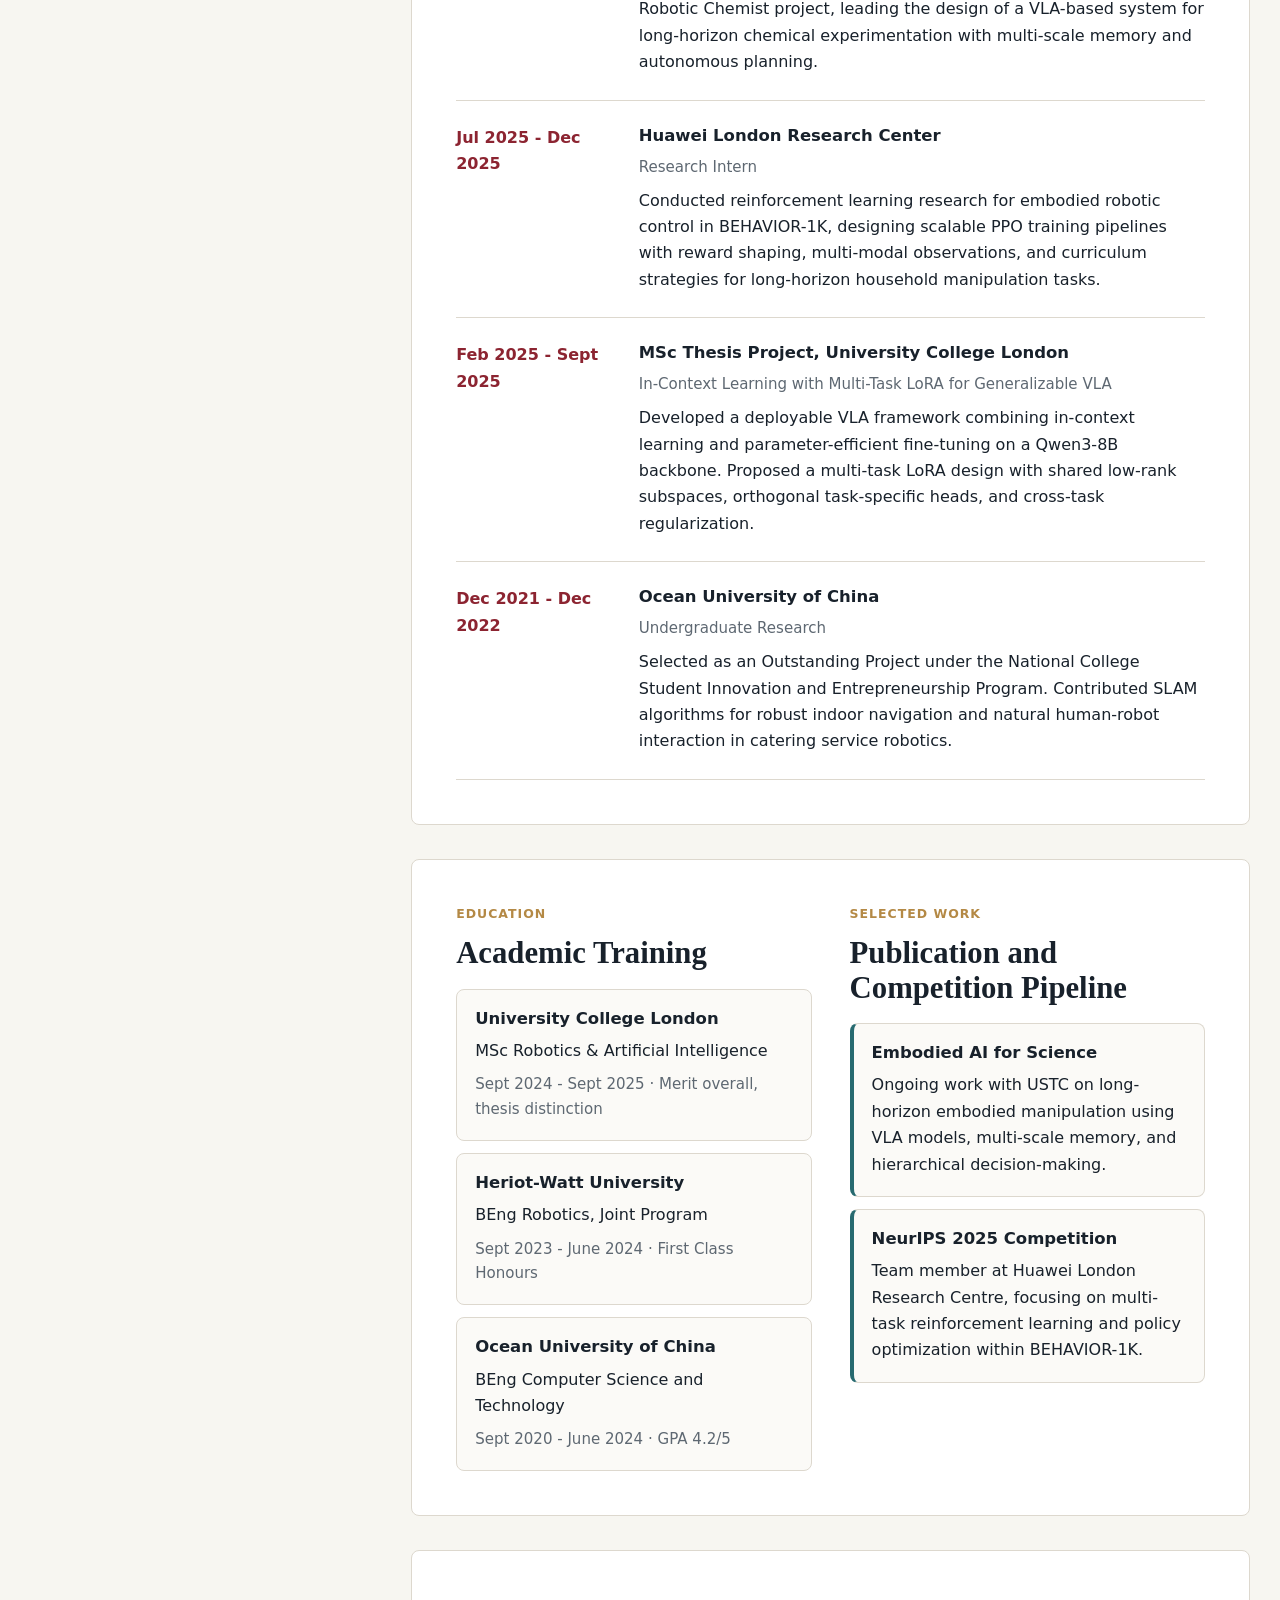
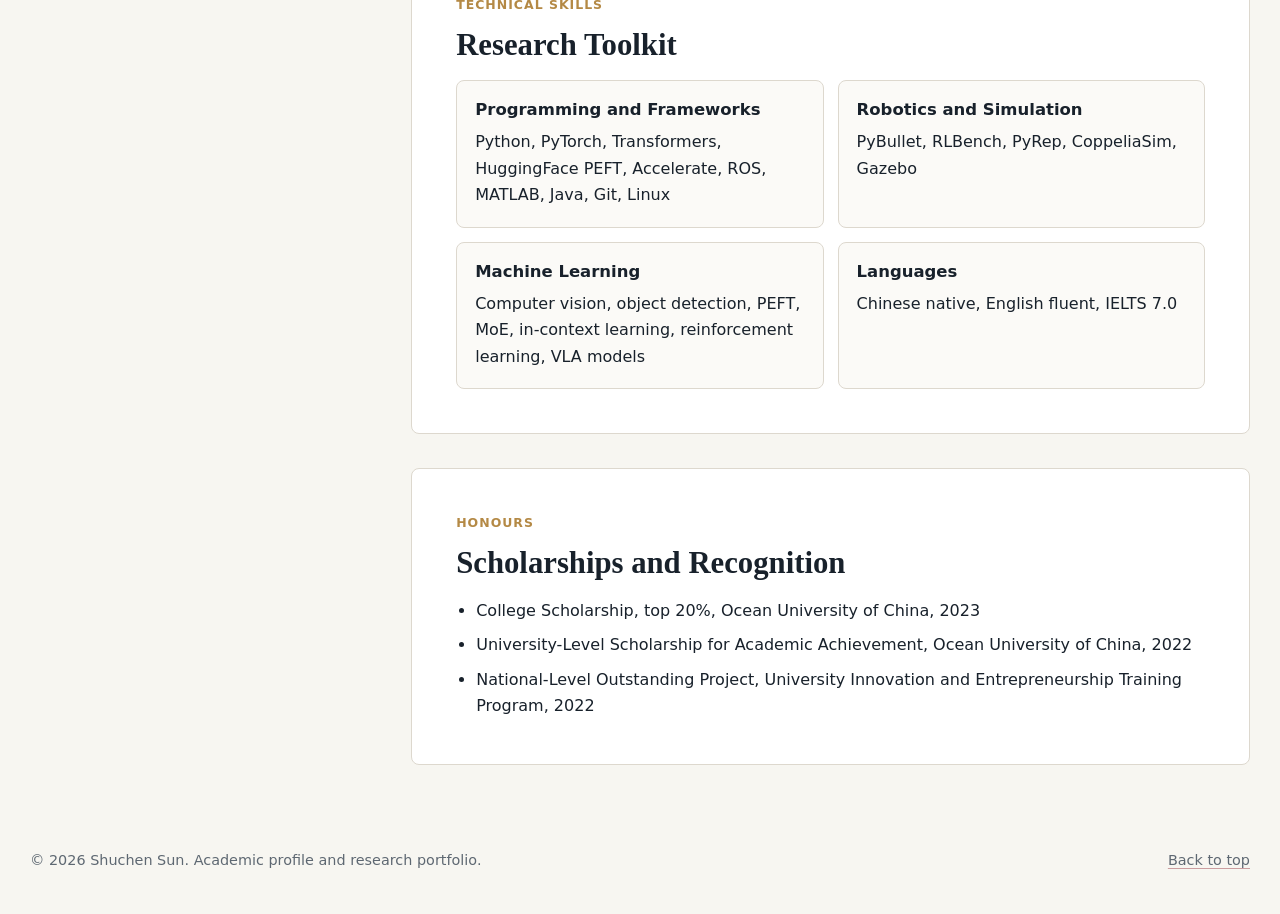
==== commit a77b2f86: "Bust hero image cache with new asset name" ====
--- a/index.html
+++ b/index.html
@@ -24,7 +24,7 @@
 
     <main id="top">
       <section class="hero" aria-labelledby="intro-title">
-        <img class="hero-image" src="assets/london-westminster.jpg" alt="Shuchen Sun in front of the Palace of Westminster in London">
+        <img class="hero-image" src="assets/london-hero-20260528.jpg" alt="Shuchen Sun in front of the Palace of Westminster in London">
         <div class="hero-shade"></div>
         <div class="hero-content">
           <p class="eyebrow">Robotics · Embodied Intelligence · Vision-Language-Action Models</p>
@@ -52,10 +52,6 @@
               <dd><a href="mailto:shuchen.sun.23@ucl.ac.uk">shuchen.sun.23@ucl.ac.uk</a></dd>
             </div>
             <div>
-              <dt>Phone</dt>
-              <dd><a href="tel:+8615336419526">+86 153 3641 9526</a></dd>
-            </div>
-            <div>
               <dt>Location</dt>
               <dd>Shandong, China</dd>
             </div>
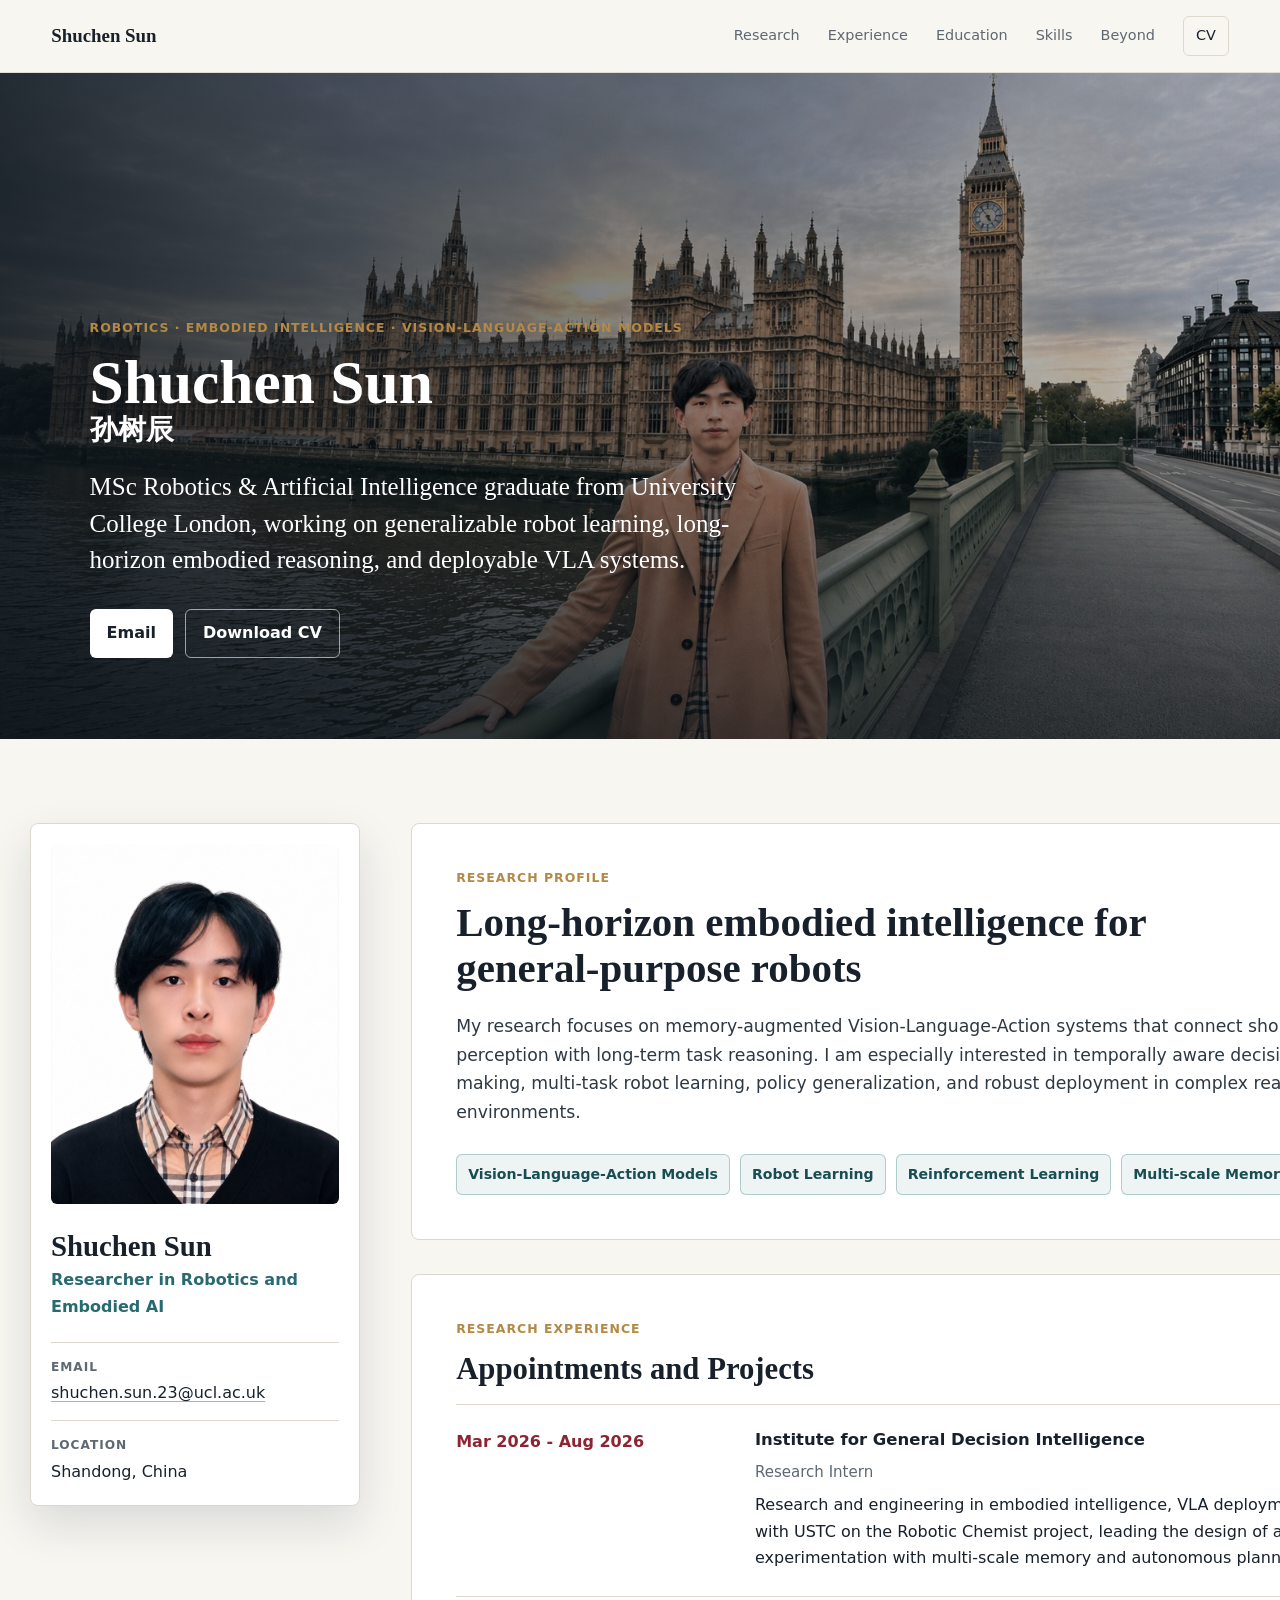
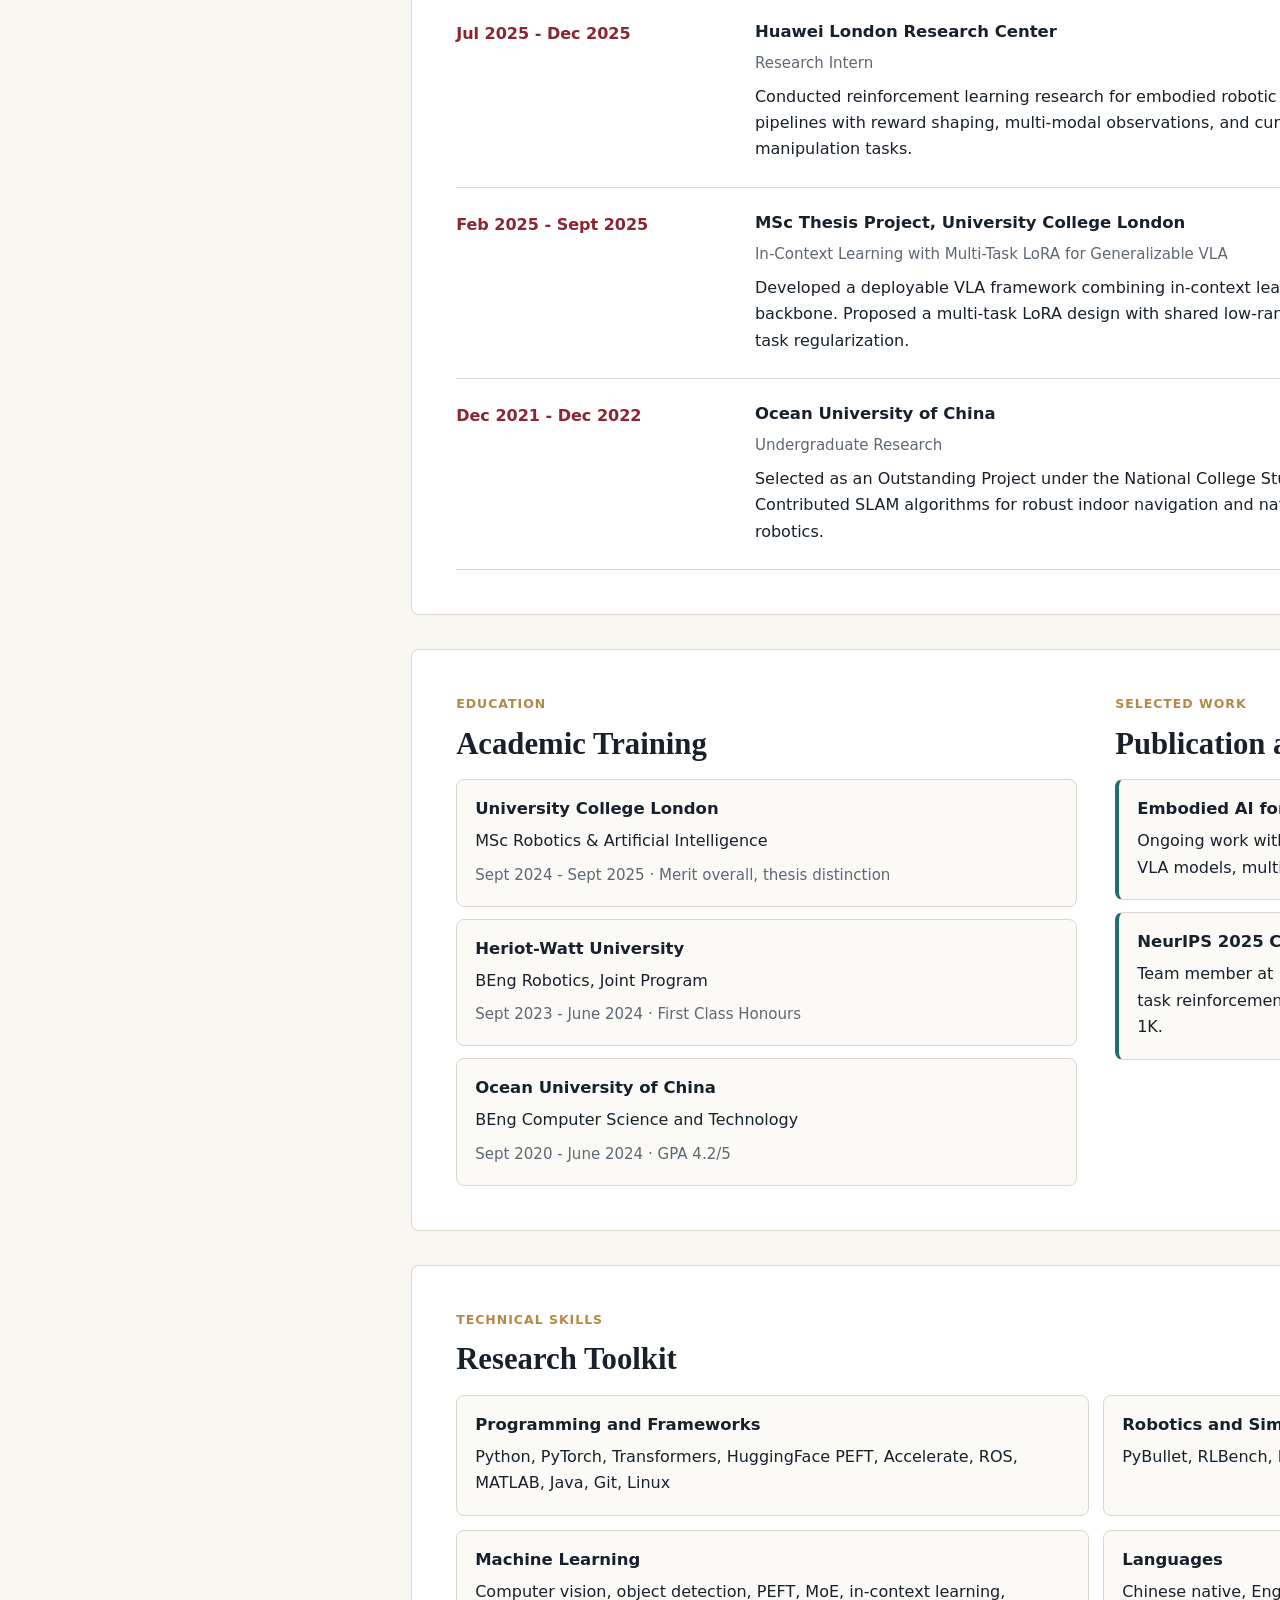
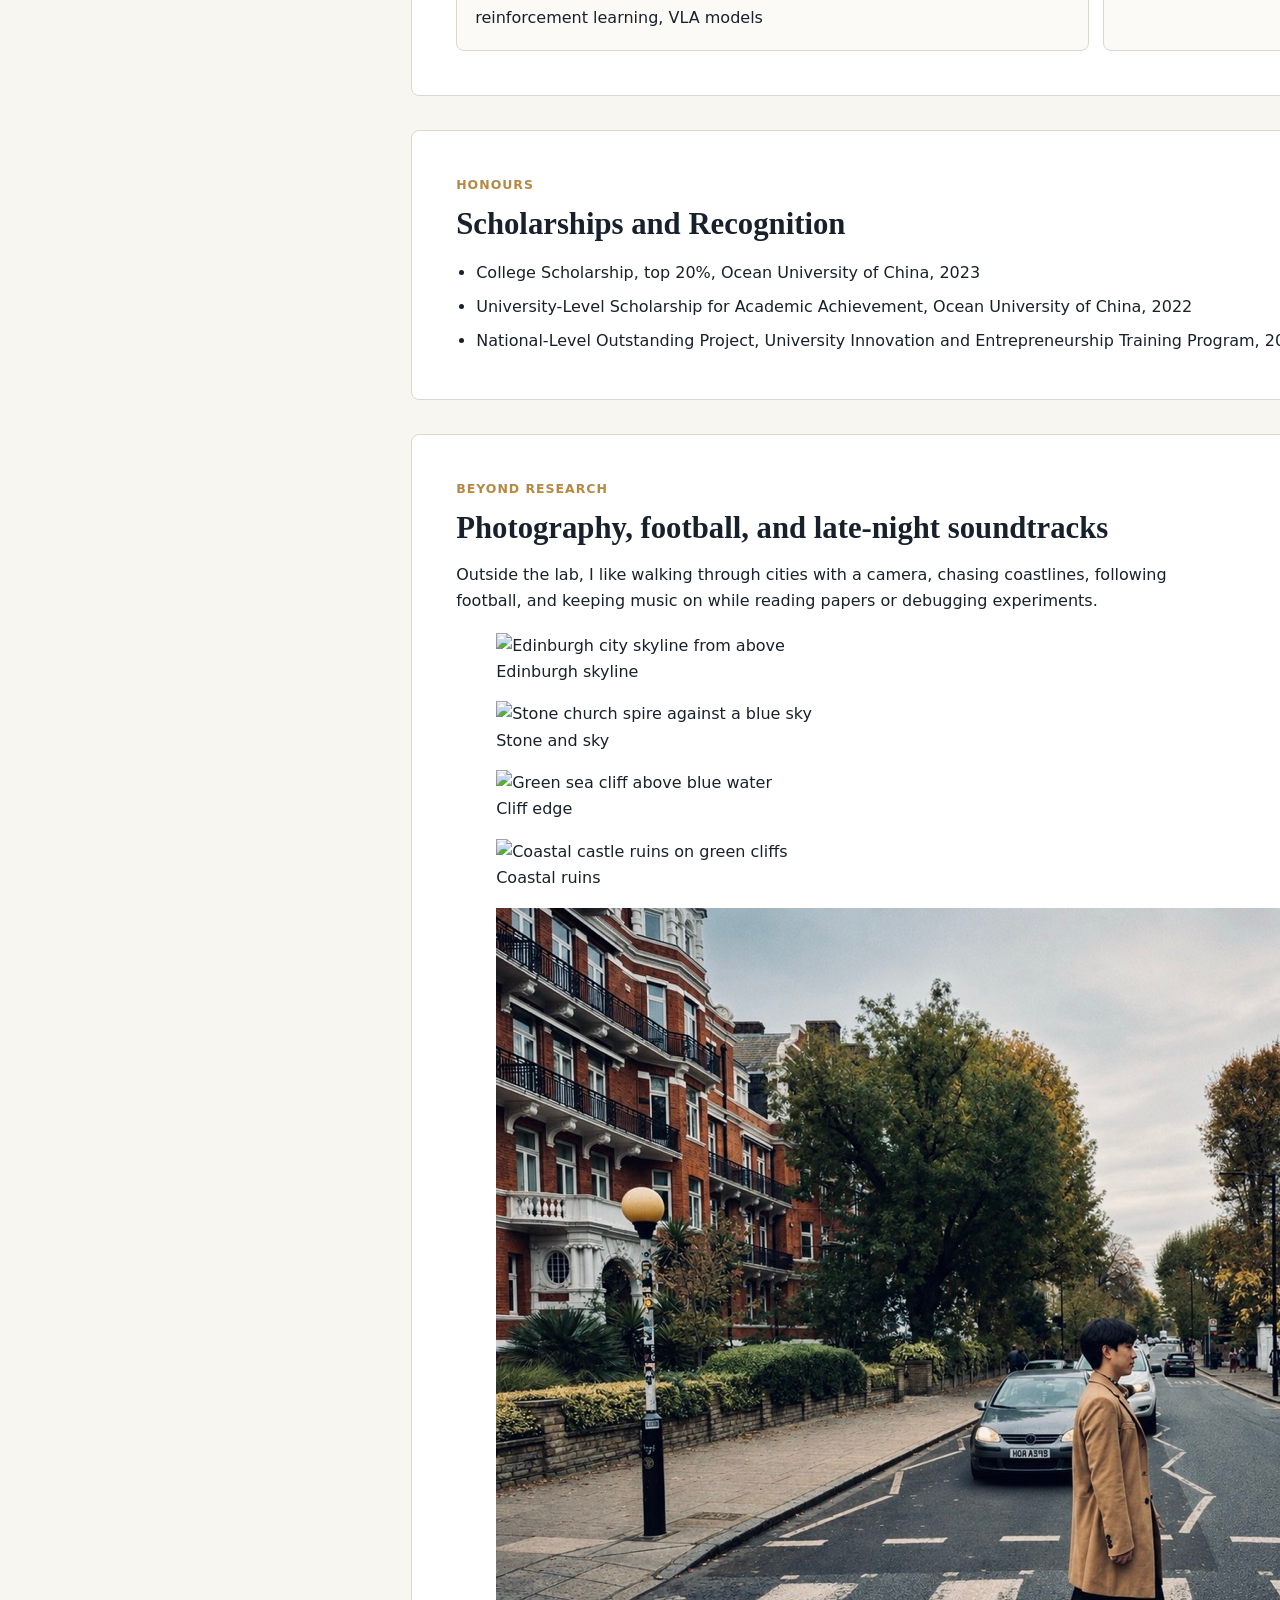
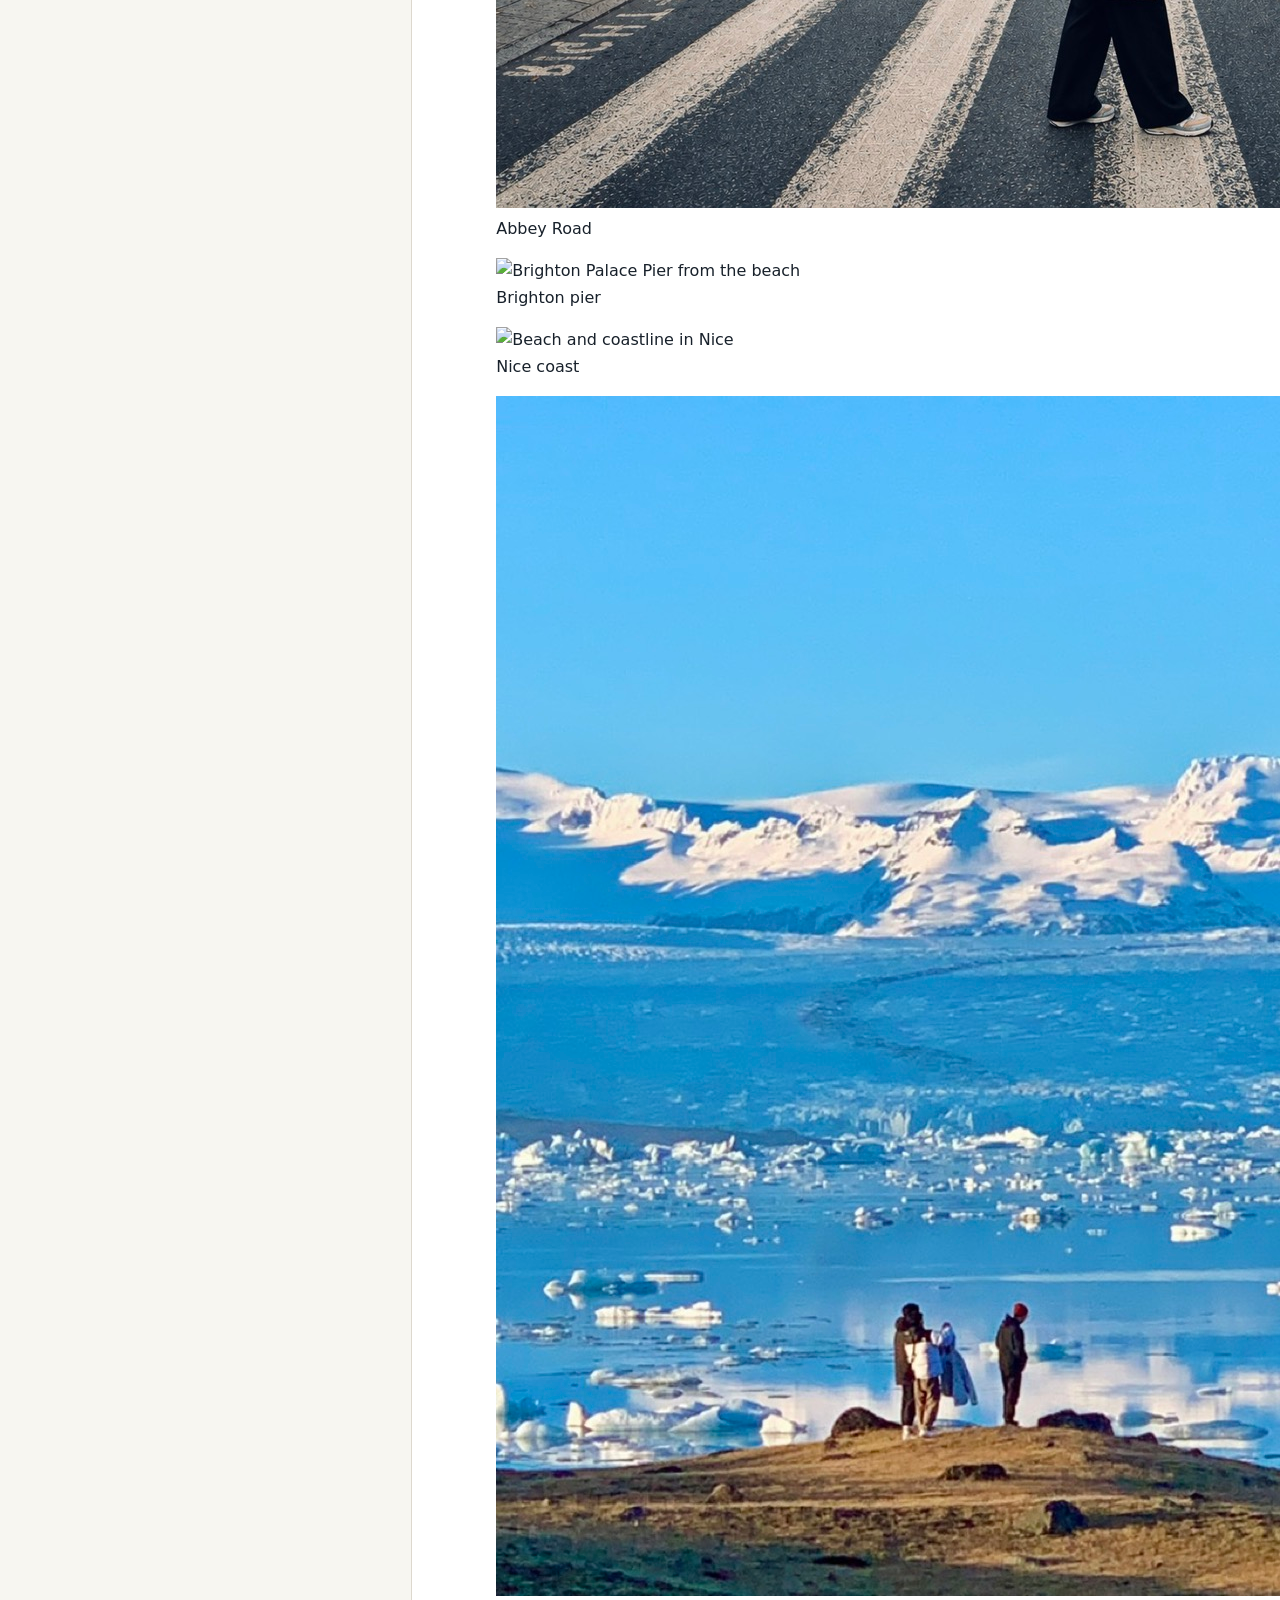
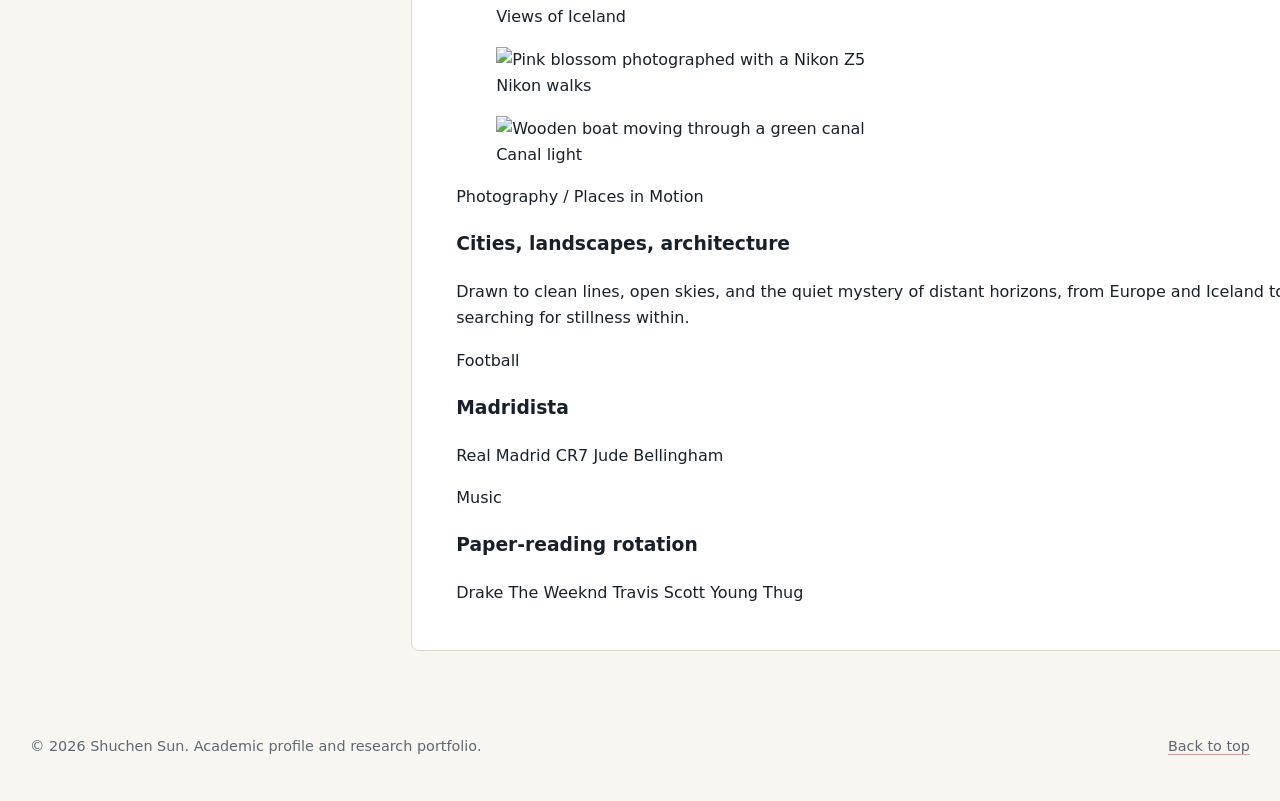
==== commit 78b1a7eb: "Update beyond research photography section" ====
--- a/index.html
+++ b/index.html
@@ -18,6 +18,7 @@
         <a href="#experience">Experience</a>
         <a href="#education">Education</a>
         <a href="#skills">Skills</a>
+        <a href="#beyond">Beyond</a>
         <a class="nav-cv" href="assets/CV-SUN-Shuchen.pdf">CV</a>
       </nav>
     </header>
@@ -226,6 +227,99 @@
               <li>National-Level Outstanding Project, University Innovation and Entrepreneurship Training Program, 2022</li>
             </ul>
           </section>
+
+          <section class="section beyond-section" id="beyond">
+            <div class="section-heading compact beyond-heading">
+              <div>
+                <p class="section-kicker">Beyond Research</p>
+                <h2>Photography, football, and late-night soundtracks</h2>
+              </div>
+              <p>
+                Outside the lab, I like walking through cities with a camera,
+                chasing coastlines, following football, and keeping music on
+                while reading papers or debugging experiments.
+              </p>
+            </div>
+
+            <div class="beyond-grid">
+              <div class="photo-wall" aria-label="Photography and travel snapshots">
+                <figure class="photo-tile tall">
+                  <img src="assets/beyond/edinburgh-skyline.jpg" alt="Edinburgh city skyline from above">
+                  <figcaption>Edinburgh skyline</figcaption>
+                </figure>
+                <figure class="photo-tile">
+                  <img src="assets/beyond/stone-spire.jpg" alt="Stone church spire against a blue sky">
+                  <figcaption>Stone and sky</figcaption>
+                </figure>
+                <figure class="photo-tile">
+                  <img src="assets/beyond/sea-cliff.jpg" alt="Green sea cliff above blue water">
+                  <figcaption>Cliff edge</figcaption>
+                </figure>
+                <figure class="photo-tile wide">
+                  <img src="assets/beyond/coastal-castle.jpg" alt="Coastal castle ruins on green cliffs">
+                  <figcaption>Coastal ruins</figcaption>
+                </figure>
+                <figure class="photo-tile">
+                  <img src="assets/beyond/abbey-road.jpg" alt="Shuchen Sun crossing Abbey Road in London">
+                  <figcaption>Abbey Road</figcaption>
+                </figure>
+                <figure class="photo-tile">
+                  <img src="assets/beyond/brighton-pier.jpg" alt="Brighton Palace Pier from the beach">
+                  <figcaption>Brighton pier</figcaption>
+                </figure>
+                <figure class="photo-tile">
+                  <img src="assets/beyond/nice-beach.jpg" alt="Beach and coastline in Nice">
+                  <figcaption>Nice coast</figcaption>
+                </figure>
+                <figure class="photo-tile wide">
+                  <img src="assets/beyond/iceland-view.jpg" alt="Icebergs and distant mountains in Iceland">
+                  <figcaption>Views of Iceland</figcaption>
+                </figure>
+                <figure class="photo-tile">
+                  <img src="assets/beyond/pink-blossom.jpg" alt="Pink blossom photographed with a Nikon Z5">
+                  <figcaption>Nikon walks</figcaption>
+                </figure>
+                <figure class="photo-tile">
+                  <img src="assets/beyond/canal-boat.jpg" alt="Wooden boat moving through a green canal">
+                  <figcaption>Canal light</figcaption>
+                </figure>
+              </div>
+
+              <aside class="interest-panel" aria-label="Personal interests">
+                <article class="interest-card photo-card">
+                  <p class="interest-label">Photography / Places in Motion</p>
+                  <h3>Cities, landscapes, architecture</h3>
+                  <p>
+                    Drawn to clean lines, open skies, and the quiet mystery of
+                    distant horizons, from Europe and Iceland to North America
+                    and Asia, always in motion, always searching for stillness
+                    within.
+                  </p>
+                </article>
+
+                <article class="interest-card">
+                  <p class="interest-label">Football</p>
+                  <h3>Madridista</h3>
+                  <div class="interest-tags" aria-label="Football favorites">
+                    <span>Real Madrid</span>
+                    <span>CR7</span>
+                    <span>Jude Bellingham</span>
+                  </div>
+                </article>
+
+                <article class="interest-card">
+                  <p class="interest-label">Music</p>
+                  <h3>Paper-reading rotation</h3>
+                  <div class="interest-tags" aria-label="Music artists">
+                    <span>Drake</span>
+                    <span>The Weeknd</span>
+                    <span>Travis Scott</span>
+                    <span>Young Thug</span>
+                  </div>
+                </article>
+              </aside>
+            </div>
+          </section>
         </div>
       </section>
     </main>
--- a/styles.css
+++ b/styles.css
@@ -47,8 +47,7 @@
   gap: 24px;
   padding: 16px clamp(20px, 4vw, 56px);
   border-bottom: 1px solid rgba(221, 216, 206, 0.82);
-  background: rgba(247, 246, 241, 0.92);
-  backdrop-filter: blur(16px);
+  background: rgba(247, 246, 241, 0.96);
 }
 
 .wordmark {
@@ -129,7 +128,7 @@
 .hero h1 {
   margin: 0;
   font-family: Georgia, "Times New Roman", serif;
-  font-size: clamp(2.9rem, 5.8vw, 5.7rem);
+  font-size: clamp(2.6rem, 4.8vw, 4.6rem);
   line-height: 1.02;
   letter-spacing: 0;
 }
@@ -462,7 +461,7 @@
   }
 
   .hero h1 {
-    font-size: clamp(2.85rem, 14vw, 4.3rem);
+    font-size: clamp(2.45rem, 12vw, 3.7rem);
   }
 
   .profile-grid {
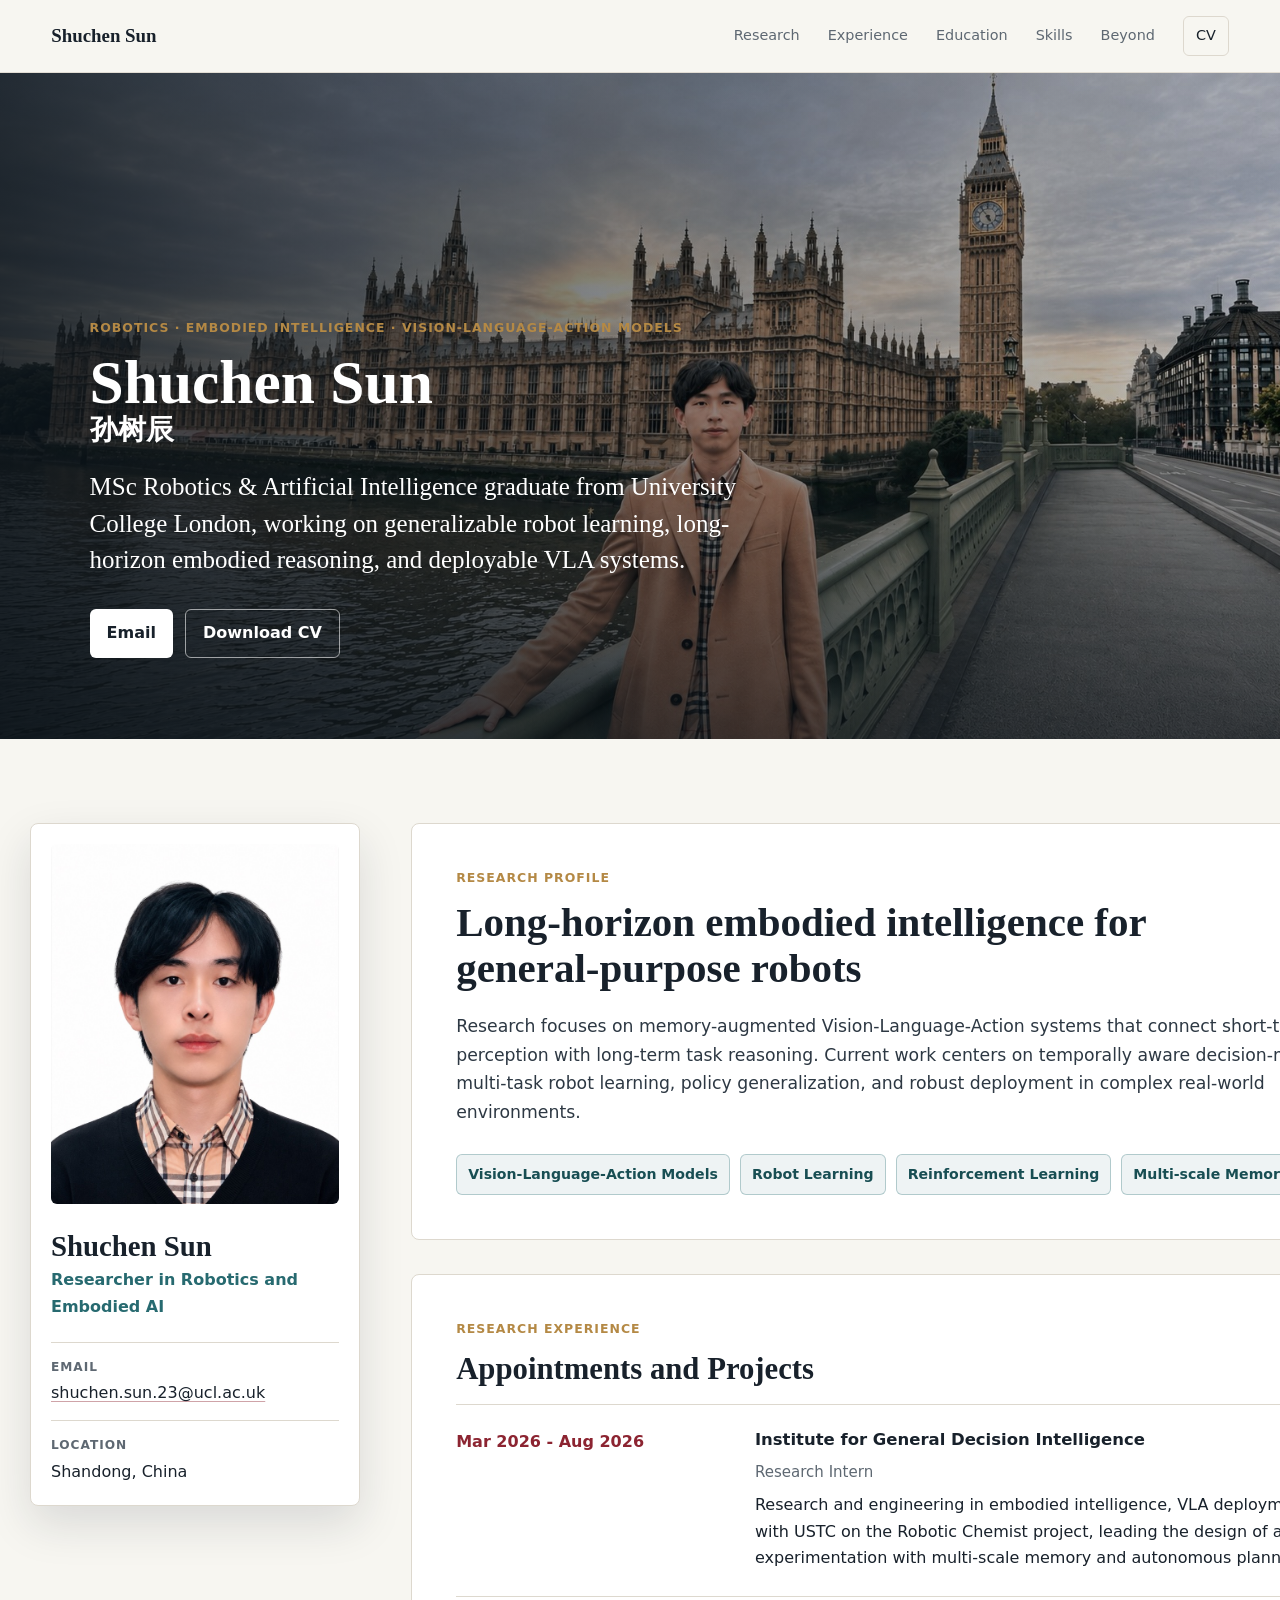
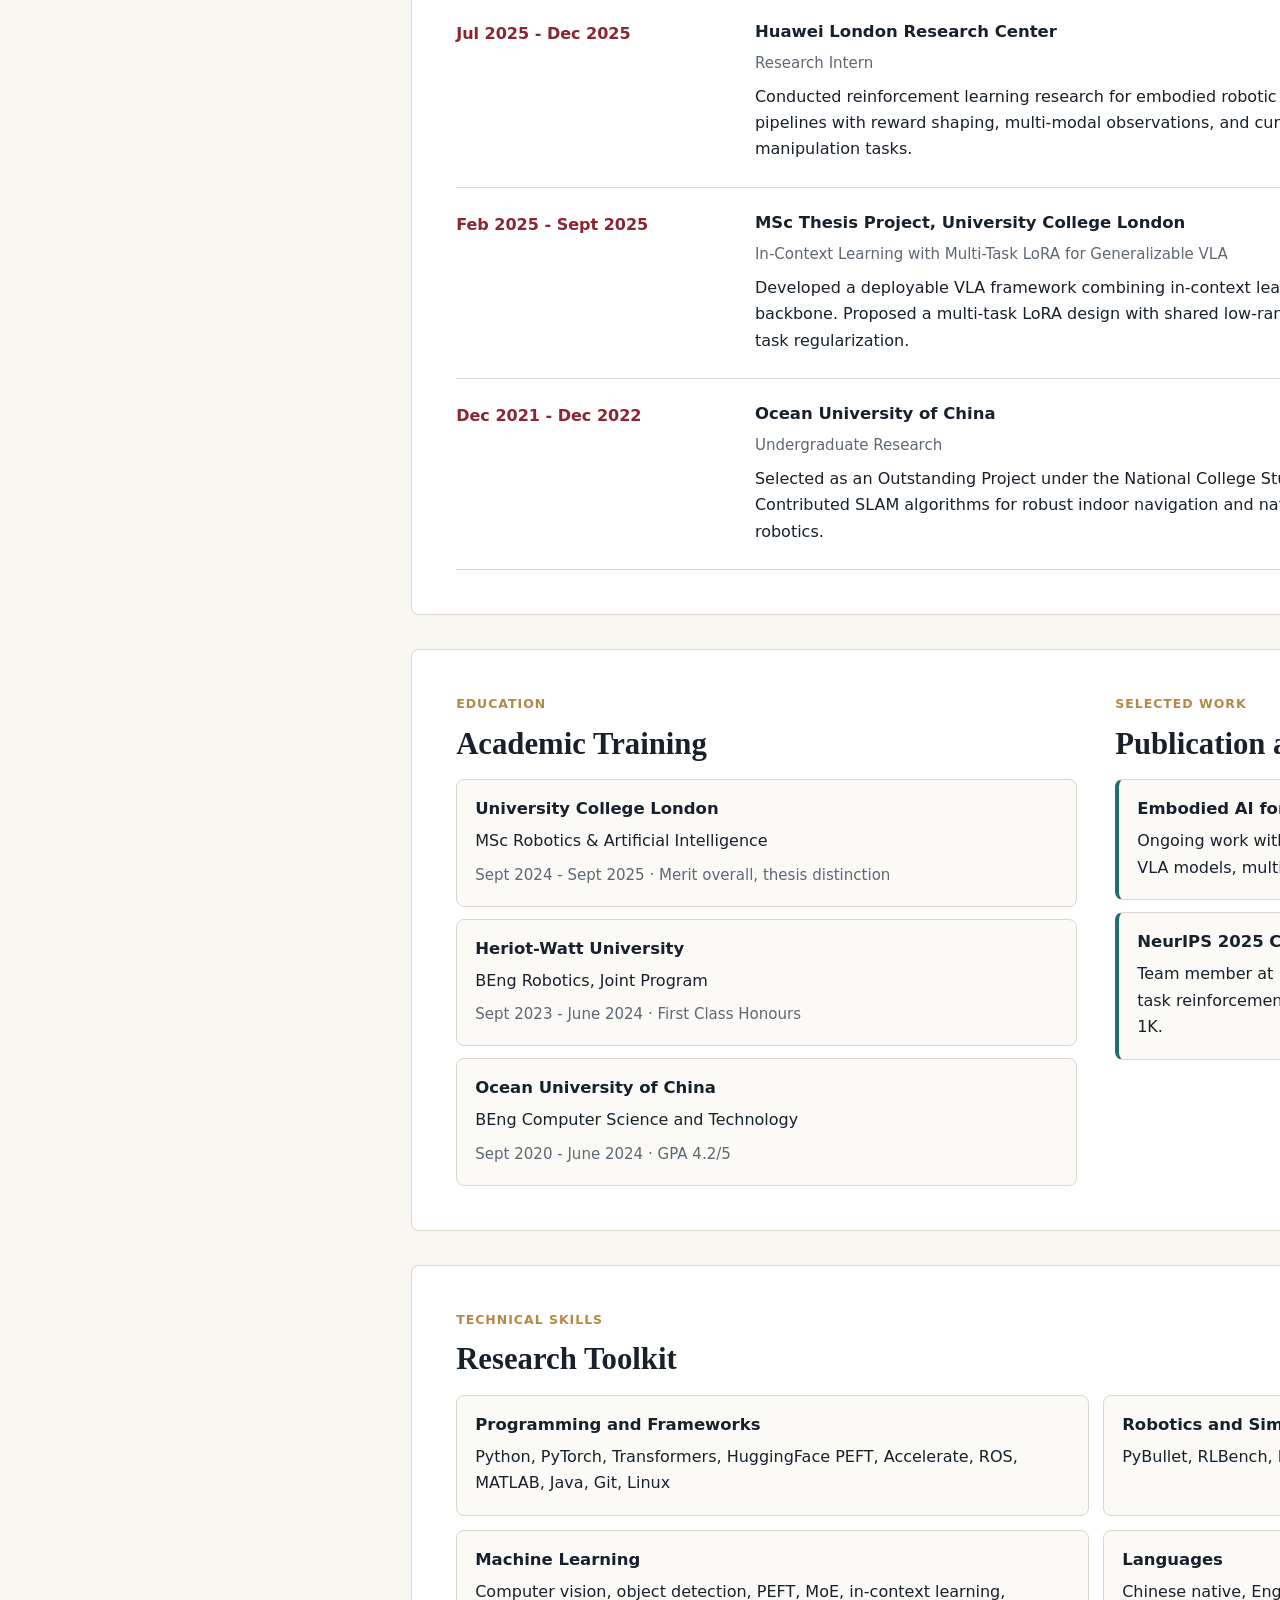
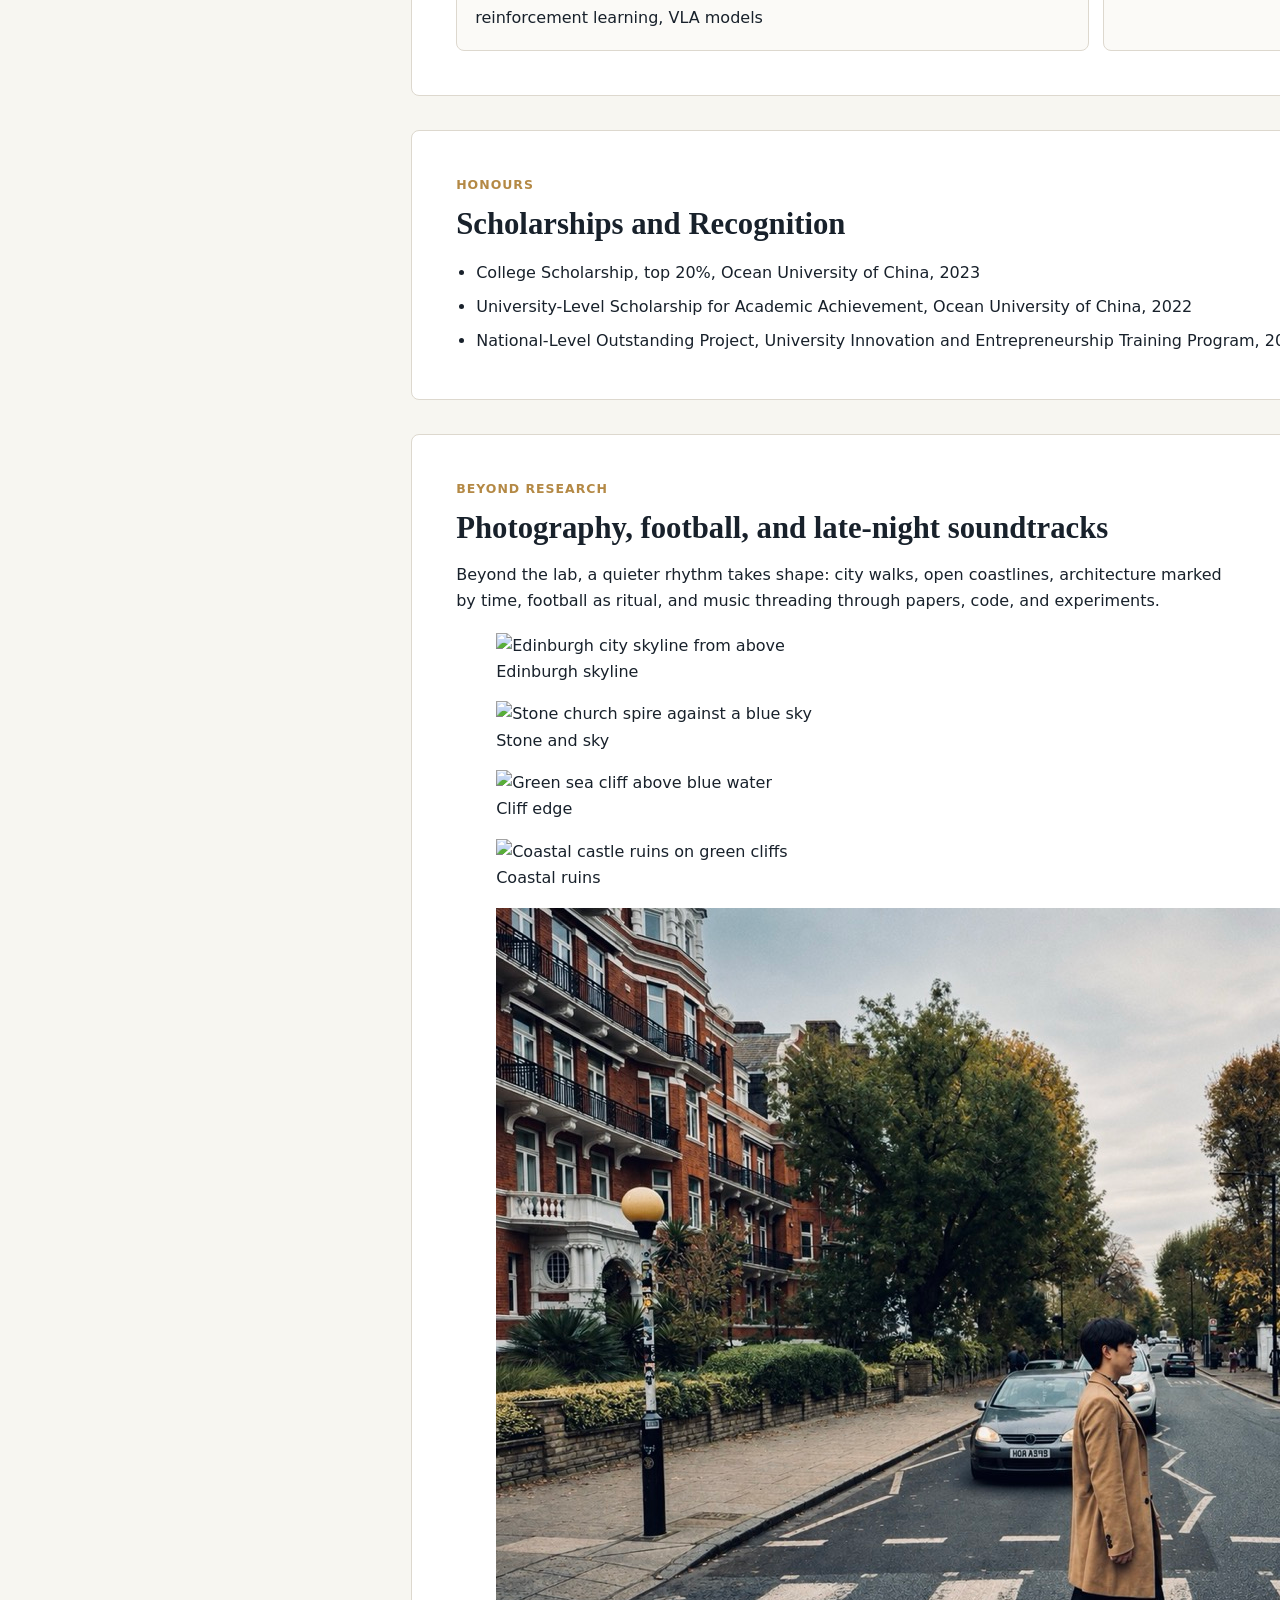
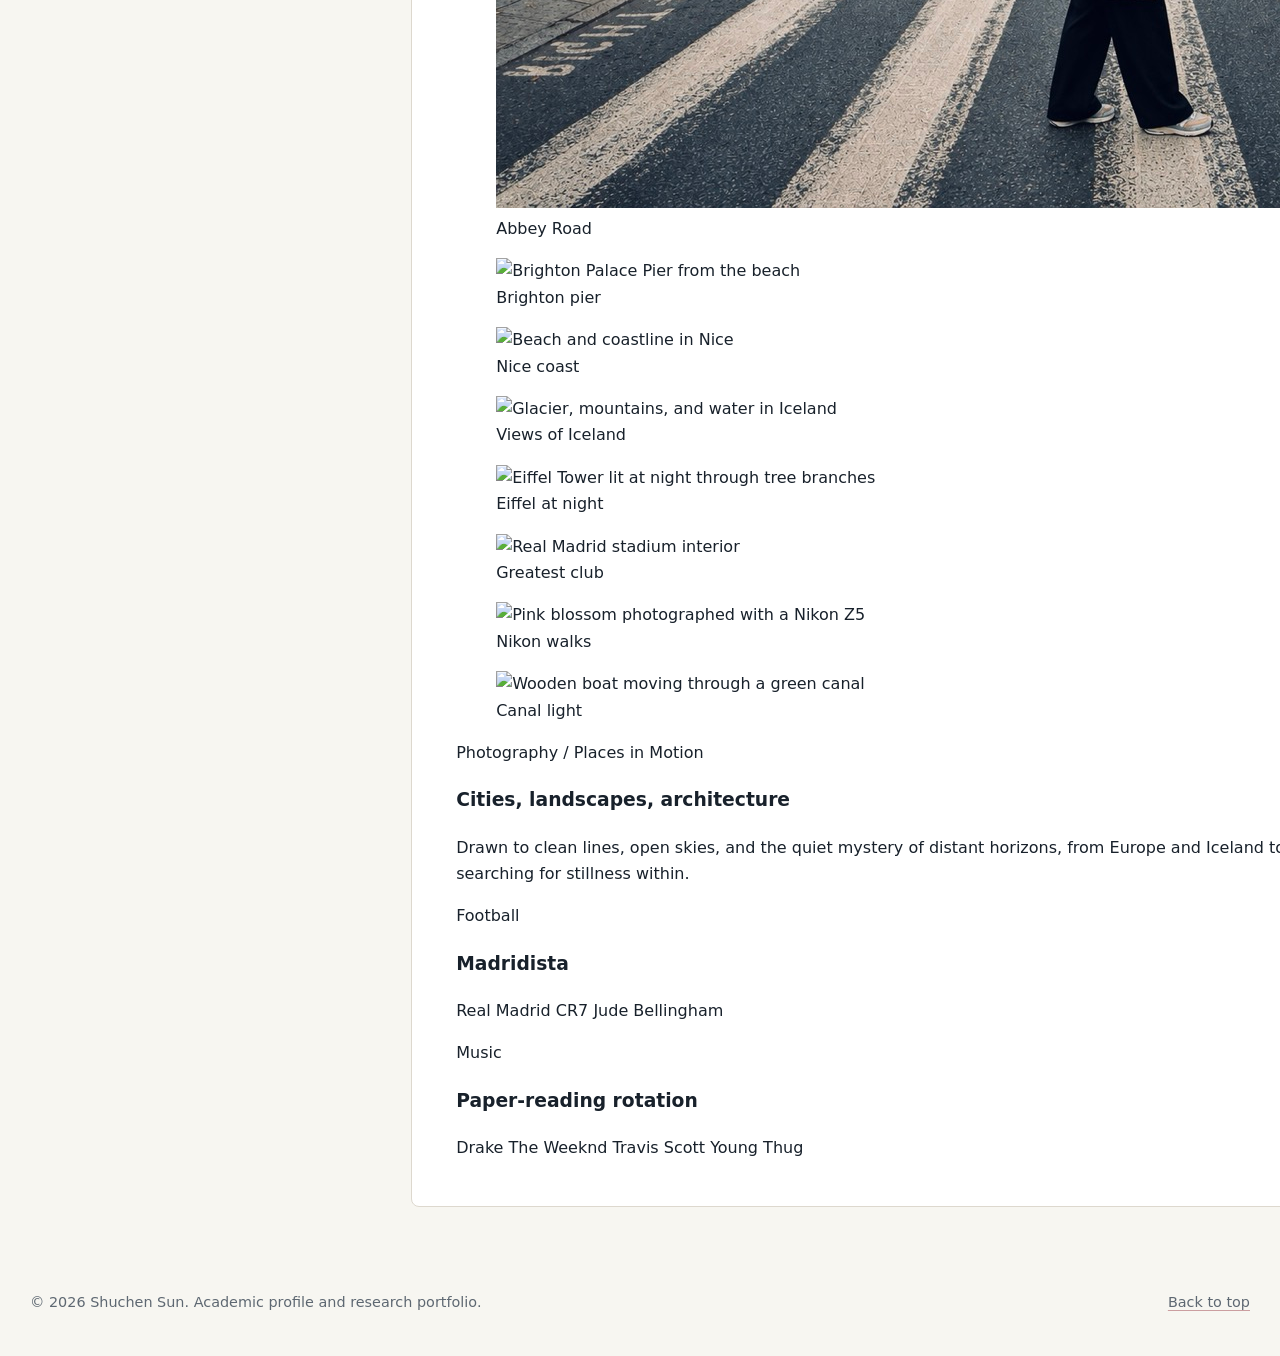
==== commit ee7ed3f3: "Refine research profile wording" ====
--- a/index.html
+++ b/index.html
@@ -8,6 +8,16 @@
       name="description"
       content="Academic profile of Shuchen Sun, robotics and embodied AI researcher focused on VLA systems, long-horizon robot learning, and reinforcement learning."
     >
+    <link rel="canonical" href="https://shuchensun.github.io/">
+    <meta name="robots" content="index, follow">
+    <meta property="og:title" content="Shuchen Sun | Robotics & Embodied AI">
+    <meta
+      property="og:description"
+      content="Academic profile of Shuchen Sun, focused on robotics, embodied intelligence, VLA systems, and robot learning."
+    >
+    <meta property="og:type" content="website">
+    <meta property="og:url" content="https://shuchensun.github.io/">
+    <meta property="og:image" content="https://shuchensun.github.io/assets/london-hero-20260528.jpg">
     <link rel="stylesheet" href="styles.css">
   </head>
   <body>
@@ -66,9 +76,9 @@
               <h2>Long-horizon embodied intelligence for general-purpose robots</h2>
             </div>
             <p class="lead">
-              My research focuses on memory-augmented Vision-Language-Action systems that
-              connect short-term perception with long-term task reasoning. I am especially
-              interested in temporally aware decision-making, multi-task robot learning,
+              Research focuses on memory-augmented Vision-Language-Action systems that
+              connect short-term perception with long-term task reasoning. Current work
+              centers on temporally aware decision-making, multi-task robot learning,
               policy generalization, and robust deployment in complex real-world environments.
             </p>
             <div class="research-tags" aria-label="Research interests">
@@ -235,51 +245,59 @@
                 <h2>Photography, football, and late-night soundtracks</h2>
               </div>
               <p>
-                Outside the lab, I like walking through cities with a camera,
-                chasing coastlines, following football, and keeping music on
-                while reading papers or debugging experiments.
+                Beyond the lab, a quieter rhythm takes shape: city walks, open
+                coastlines, architecture marked by time, football as ritual,
+                and music threading through papers, code, and experiments.
               </p>
             </div>
 
             <div class="beyond-grid">
               <div class="photo-wall" aria-label="Photography and travel snapshots">
-                <figure class="photo-tile tall">
+                <figure class="photo-tile tile-edinburgh">
                   <img src="assets/beyond/edinburgh-skyline.jpg" alt="Edinburgh city skyline from above">
                   <figcaption>Edinburgh skyline</figcaption>
                 </figure>
-                <figure class="photo-tile">
+                <figure class="photo-tile tile-spire">
                   <img src="assets/beyond/stone-spire.jpg" alt="Stone church spire against a blue sky">
                   <figcaption>Stone and sky</figcaption>
                 </figure>
-                <figure class="photo-tile">
+                <figure class="photo-tile tile-cliff">
                   <img src="assets/beyond/sea-cliff.jpg" alt="Green sea cliff above blue water">
                   <figcaption>Cliff edge</figcaption>
                 </figure>
-                <figure class="photo-tile wide">
+                <figure class="photo-tile tile-castle">
                   <img src="assets/beyond/coastal-castle.jpg" alt="Coastal castle ruins on green cliffs">
                   <figcaption>Coastal ruins</figcaption>
                 </figure>
-                <figure class="photo-tile">
+                <figure class="photo-tile tile-abbey">
                   <img src="assets/beyond/abbey-road.jpg" alt="Shuchen Sun crossing Abbey Road in London">
                   <figcaption>Abbey Road</figcaption>
                 </figure>
-                <figure class="photo-tile">
+                <figure class="photo-tile tile-brighton">
                   <img src="assets/beyond/brighton-pier.jpg" alt="Brighton Palace Pier from the beach">
                   <figcaption>Brighton pier</figcaption>
                 </figure>
-                <figure class="photo-tile">
+                <figure class="photo-tile tile-nice">
                   <img src="assets/beyond/nice-beach.jpg" alt="Beach and coastline in Nice">
                   <figcaption>Nice coast</figcaption>
                 </figure>
-                <figure class="photo-tile wide">
-                  <img src="assets/beyond/iceland-view.jpg" alt="Icebergs and distant mountains in Iceland">
+                <figure class="photo-tile tile-iceland">
+                  <img src="assets/beyond/iceland-glacier.jpg" alt="Glacier, mountains, and water in Iceland">
                   <figcaption>Views of Iceland</figcaption>
                 </figure>
-                <figure class="photo-tile">
+                <figure class="photo-tile tile-eiffel">
+                  <img src="assets/beyond/eiffel-night.jpg" alt="Eiffel Tower lit at night through tree branches">
+                  <figcaption>Eiffel at night</figcaption>
+                </figure>
+                <figure class="photo-tile tile-club">
+                  <img src="assets/beyond/greatest-club.jpg" alt="Real Madrid stadium interior">
+                  <figcaption>Greatest club</figcaption>
+                </figure>
+                <figure class="photo-tile tile-blossom">
                   <img src="assets/beyond/pink-blossom.jpg" alt="Pink blossom photographed with a Nikon Z5">
                   <figcaption>Nikon walks</figcaption>
                 </figure>
-                <figure class="photo-tile">
+                <figure class="photo-tile tile-canal">
                   <img src="assets/beyond/canal-boat.jpg" alt="Wooden boat moving through a green canal">
                   <figcaption>Canal light</figcaption>
                 </figure>
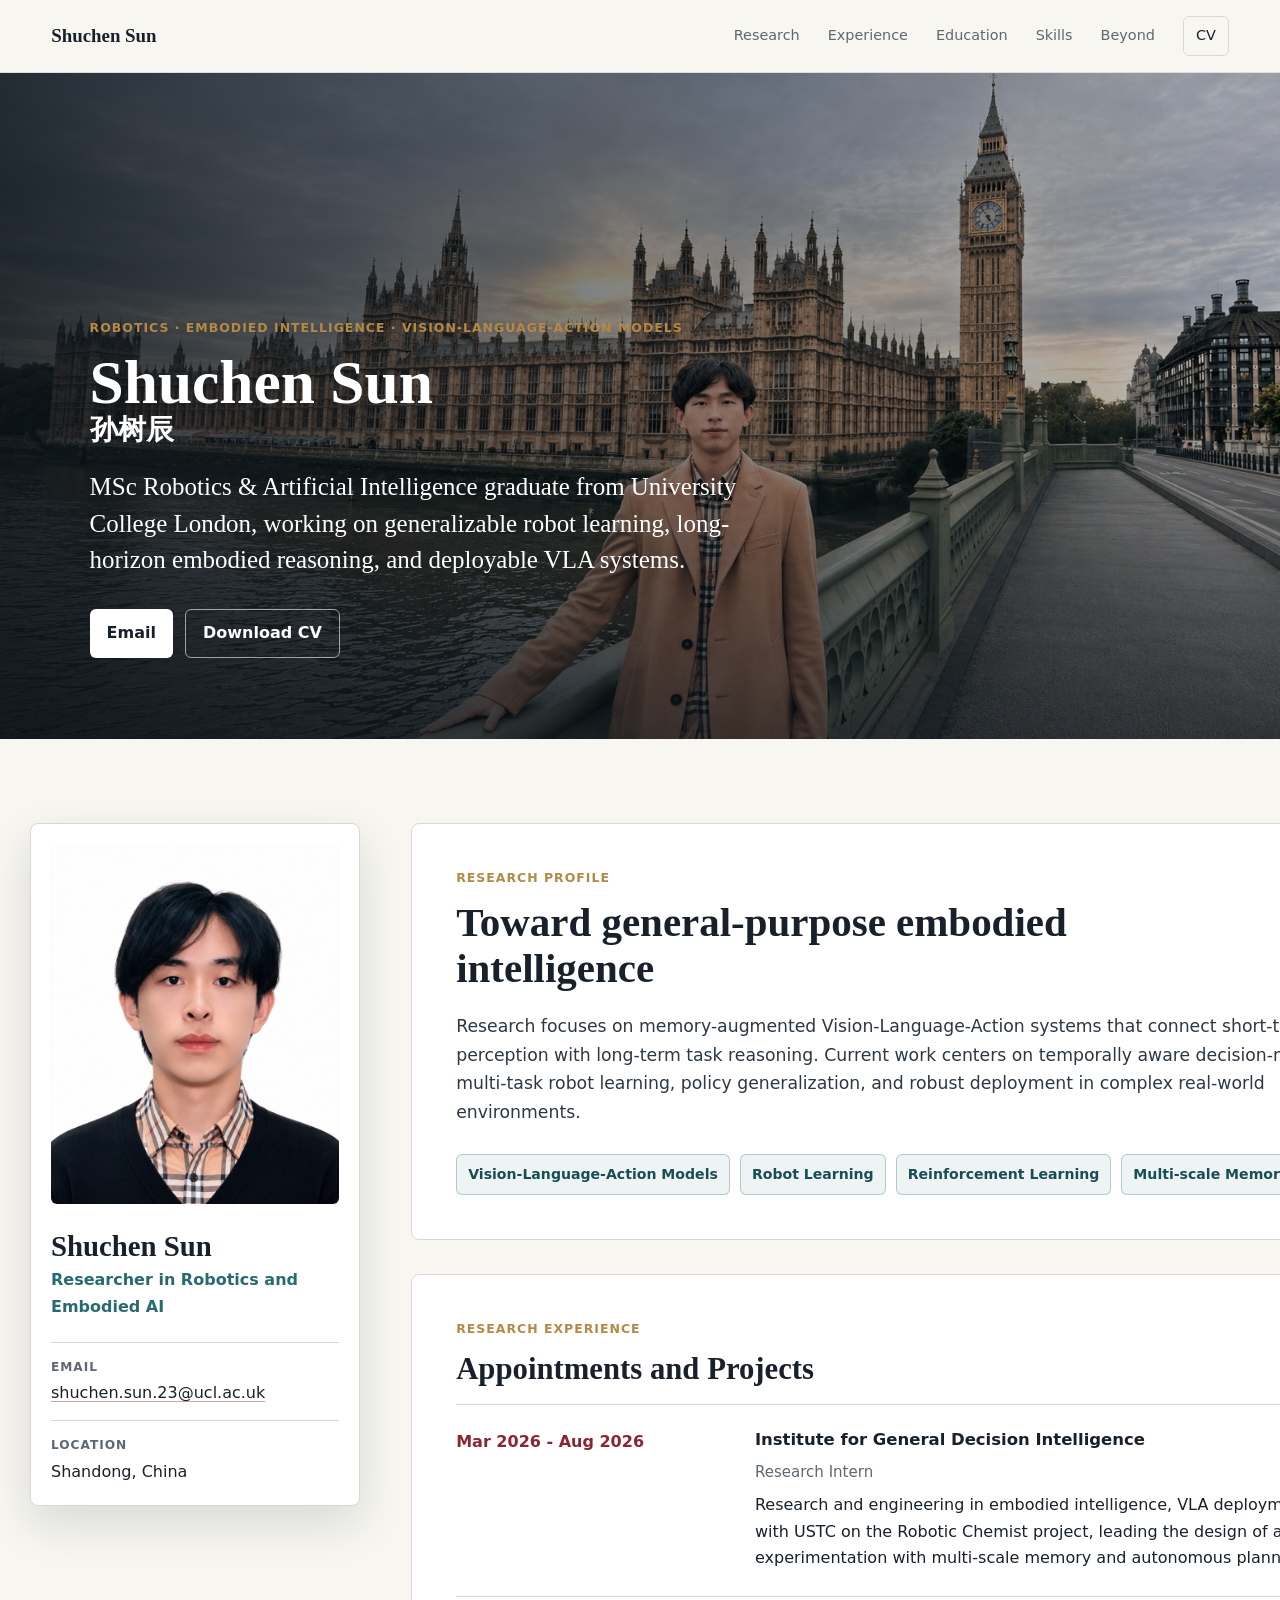
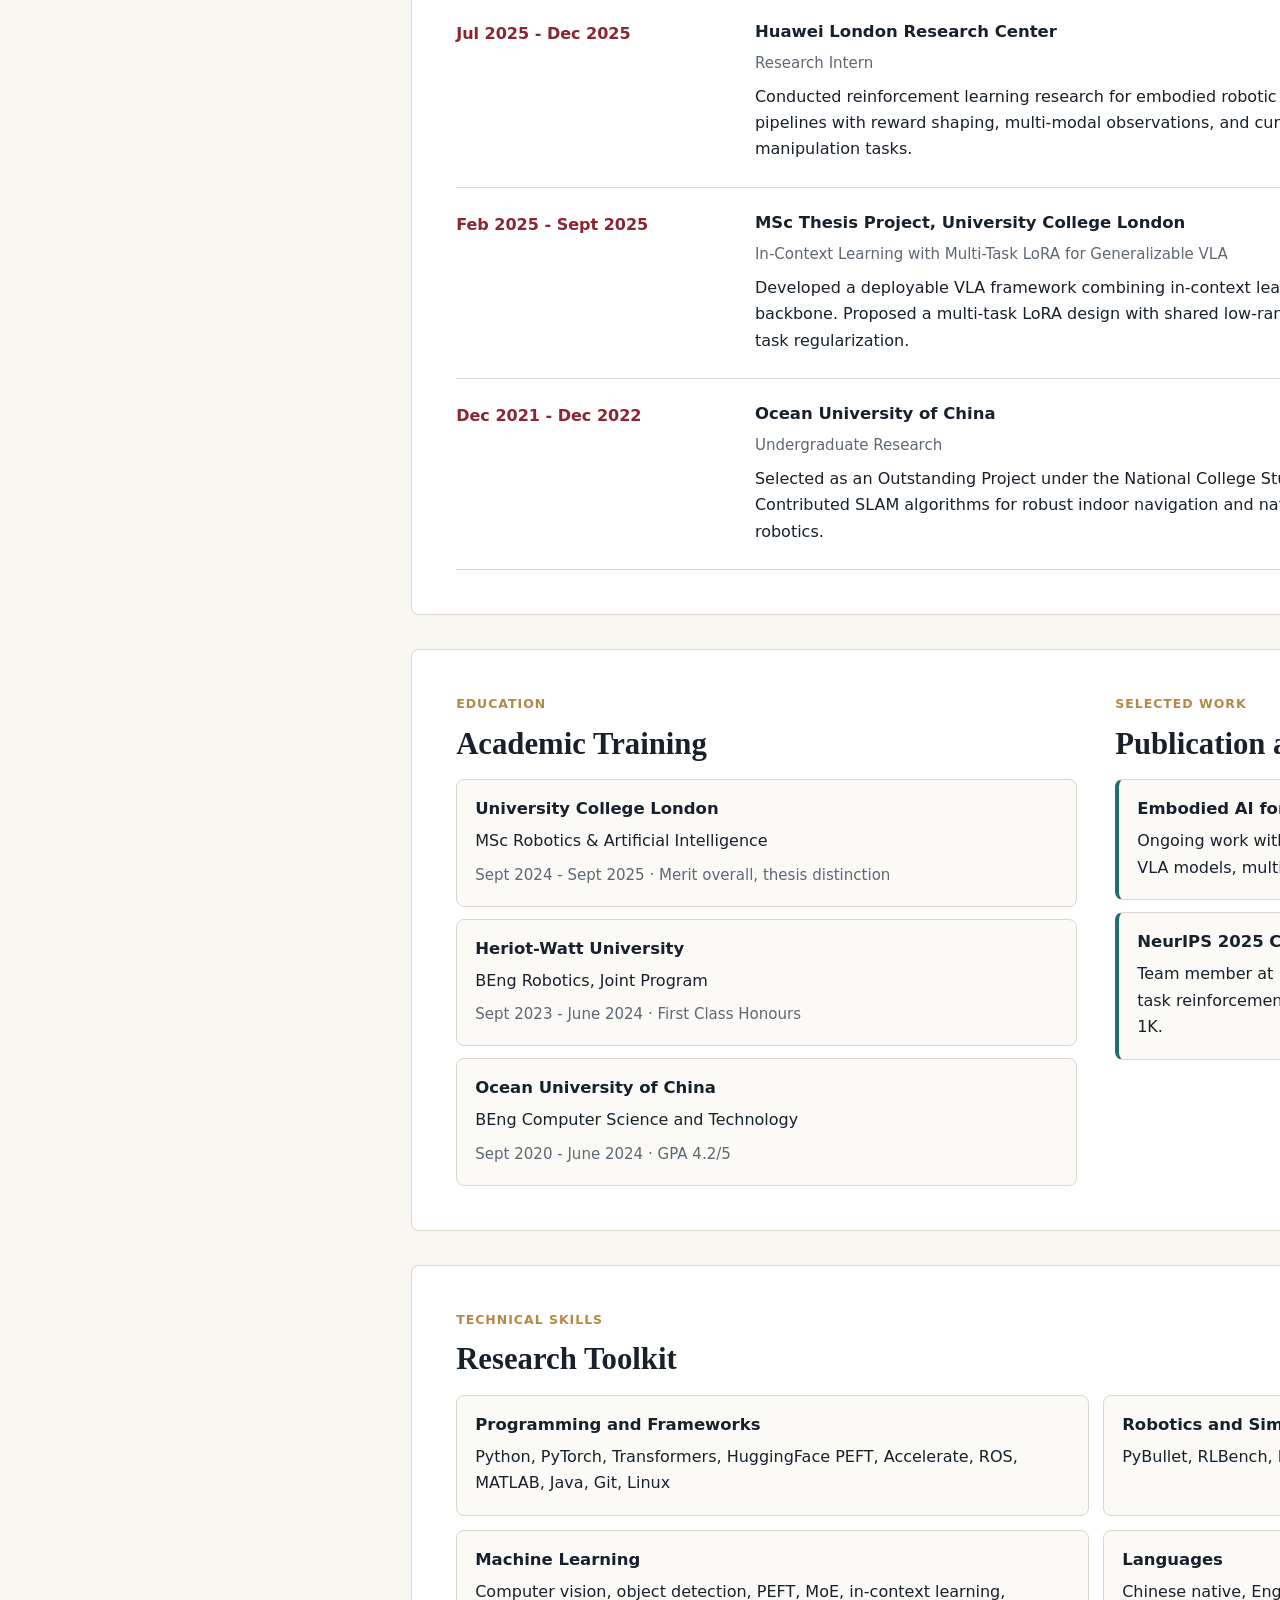
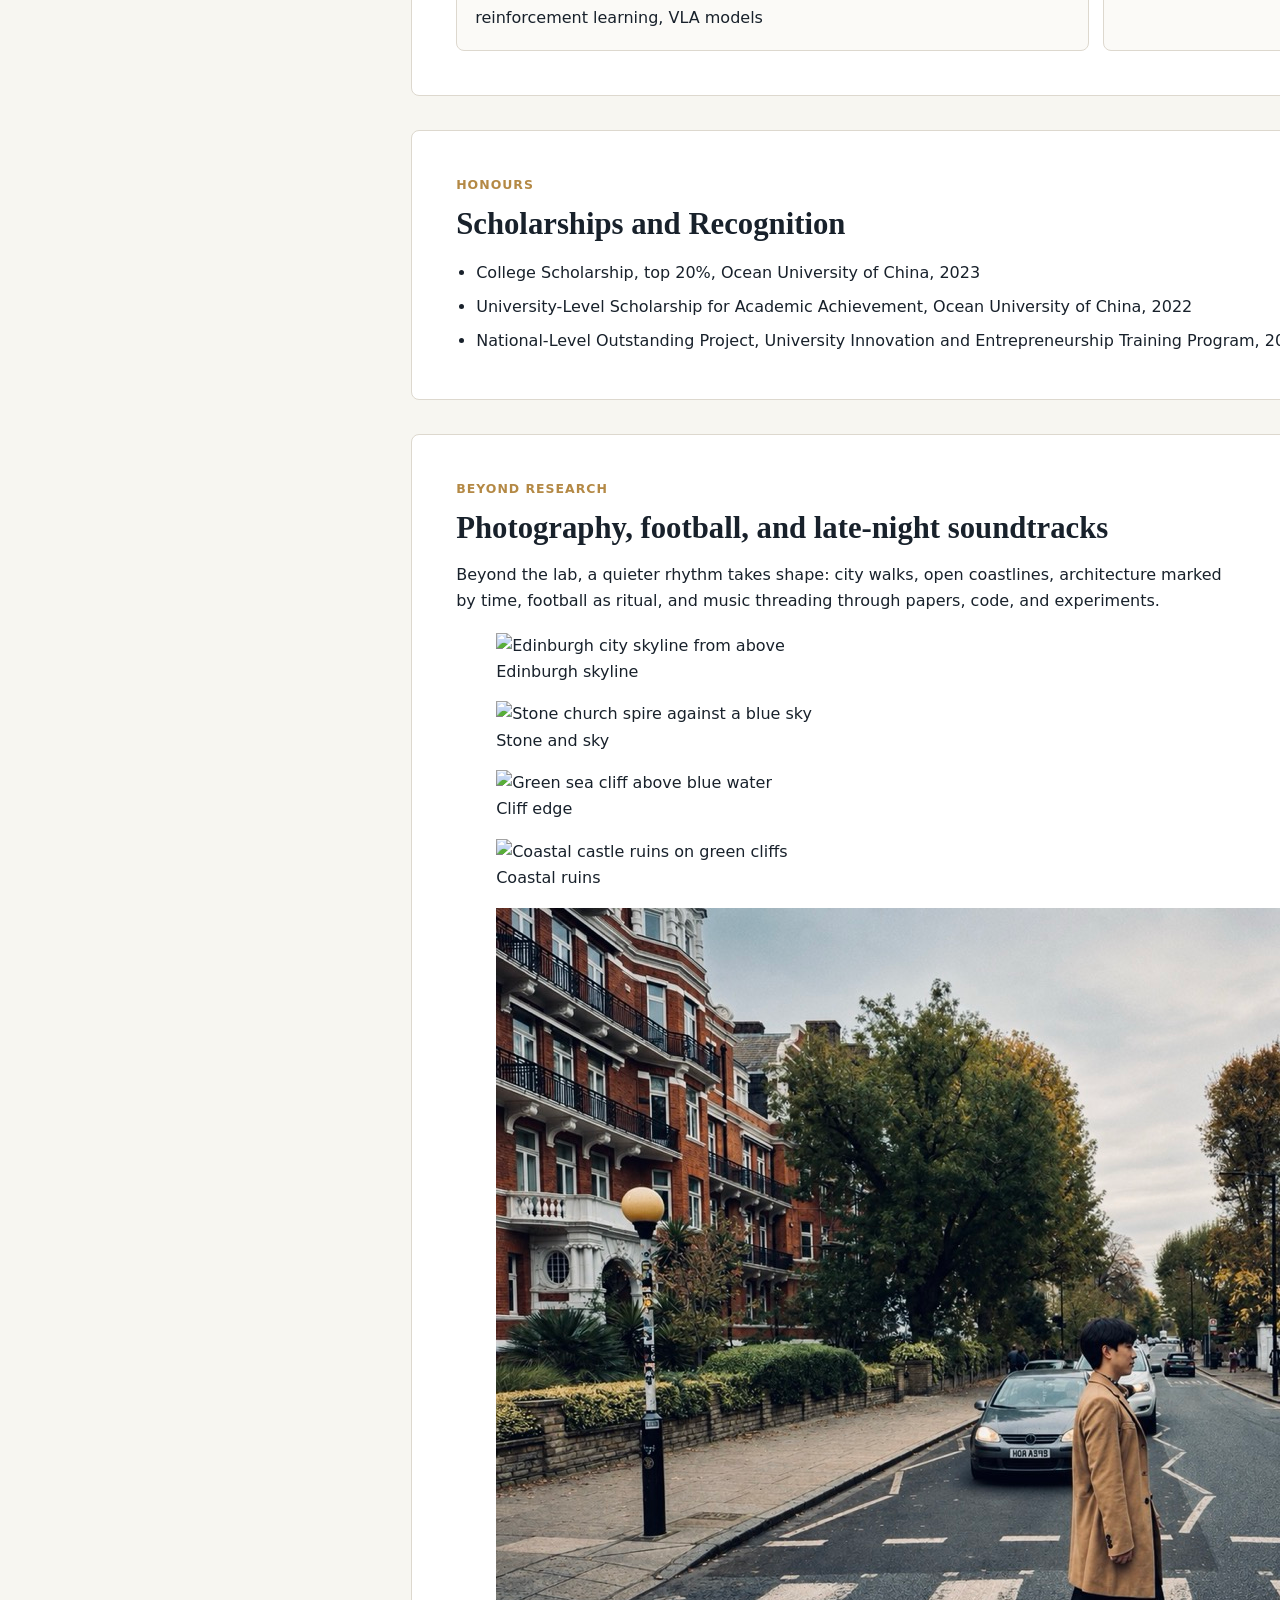
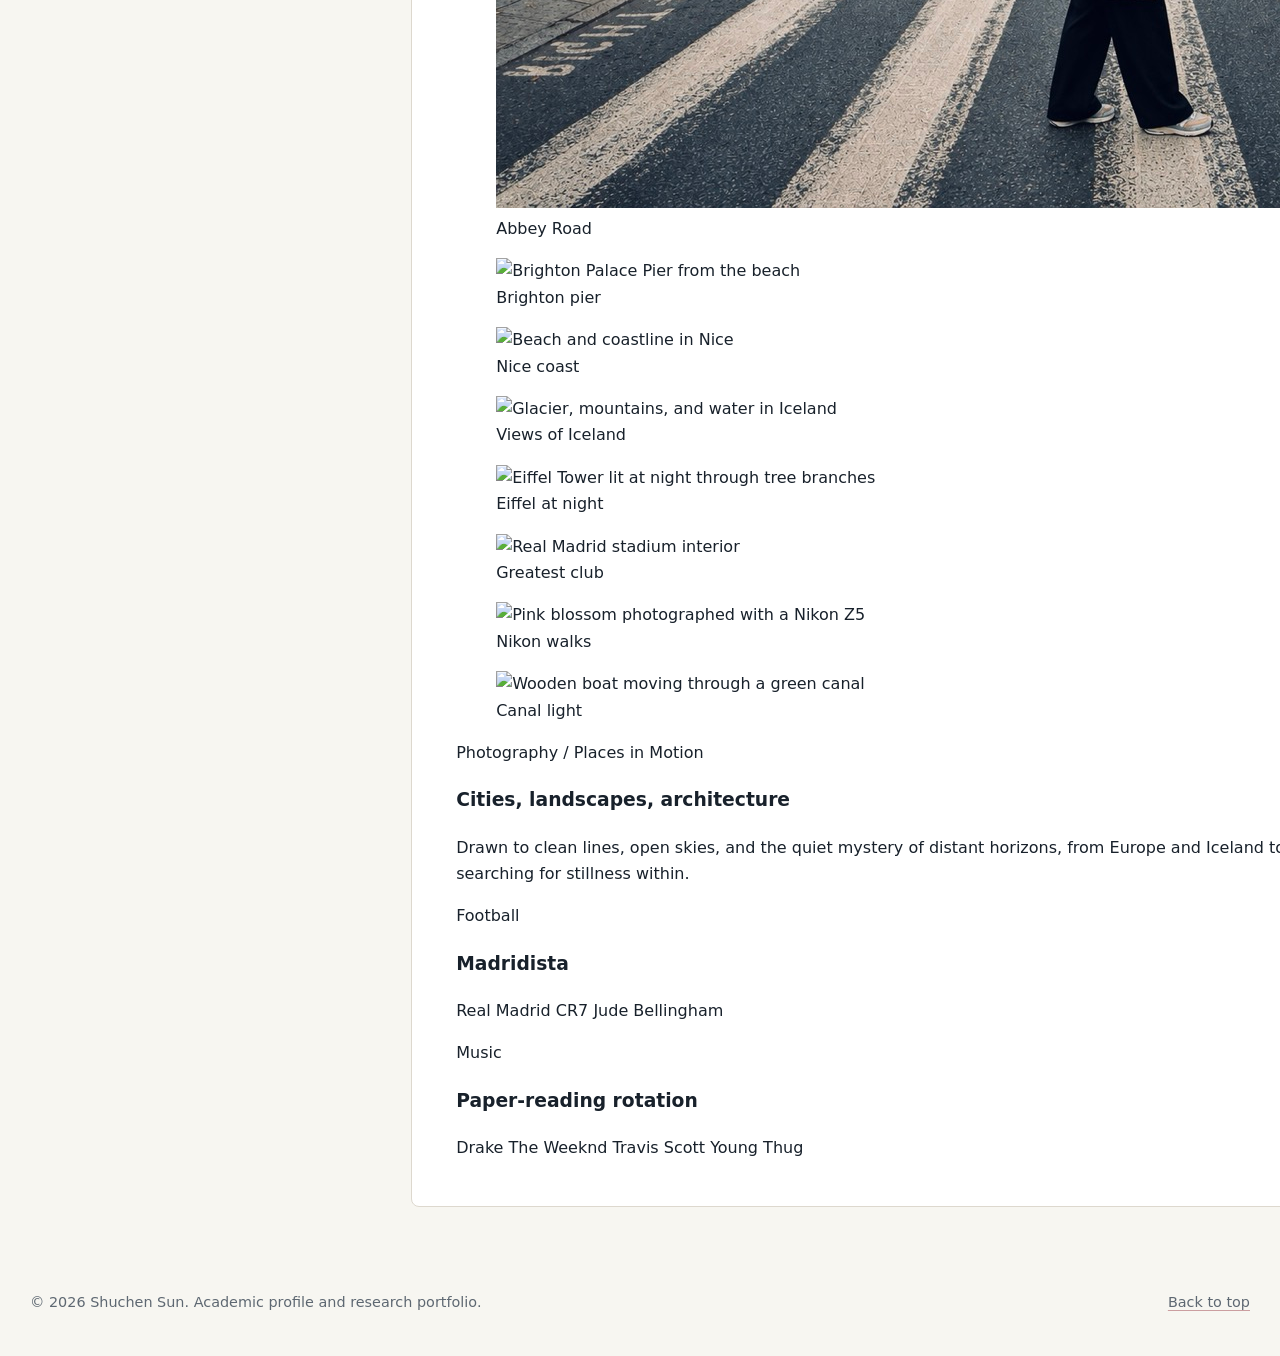
==== commit 22de3501: "Update research profile title" ====
--- a/index.html
+++ b/index.html
@@ -73,7 +73,7 @@
           <section class="section" id="research">
             <div class="section-heading">
               <p class="section-kicker">Research Profile</p>
-              <h2>Long-horizon embodied intelligence for general-purpose robots</h2>
+              <h2>Toward general-purpose embodied intelligence</h2>
             </div>
             <p class="lead">
               Research focuses on memory-augmented Vision-Language-Action systems that
